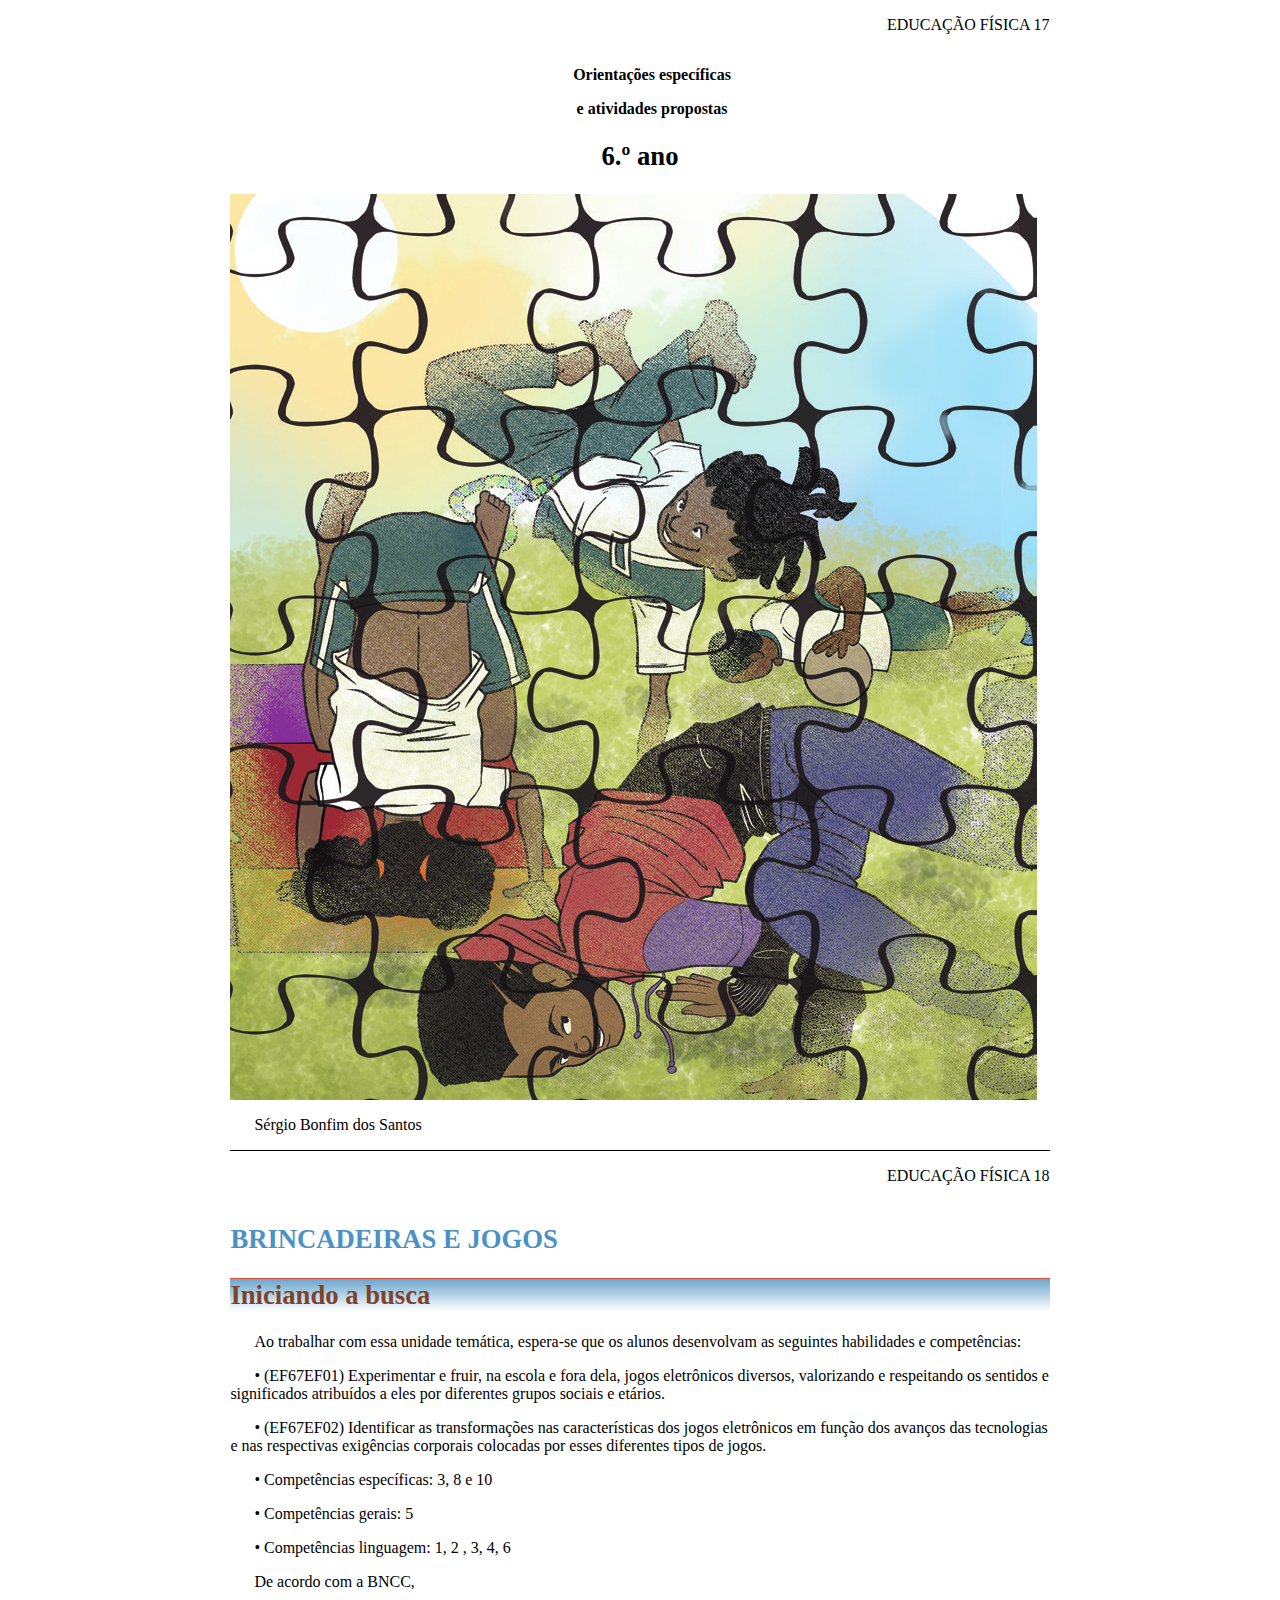
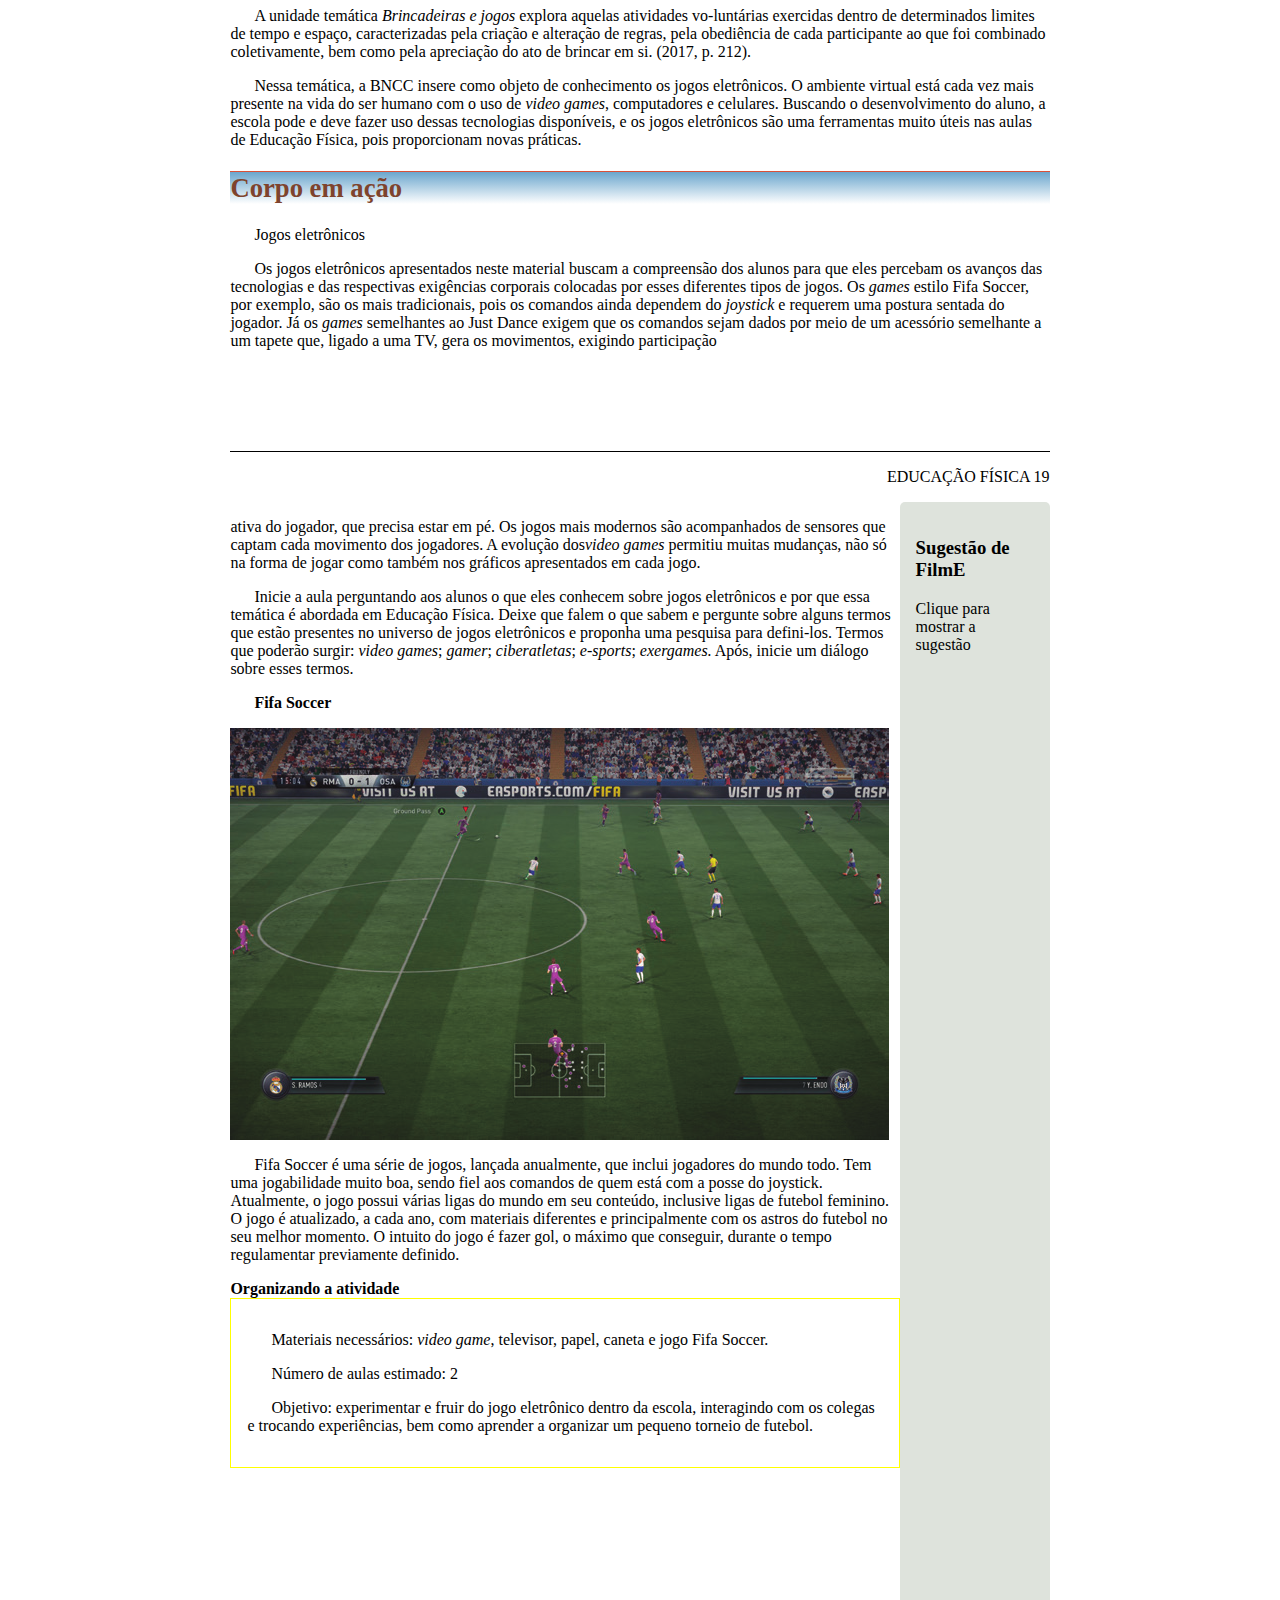
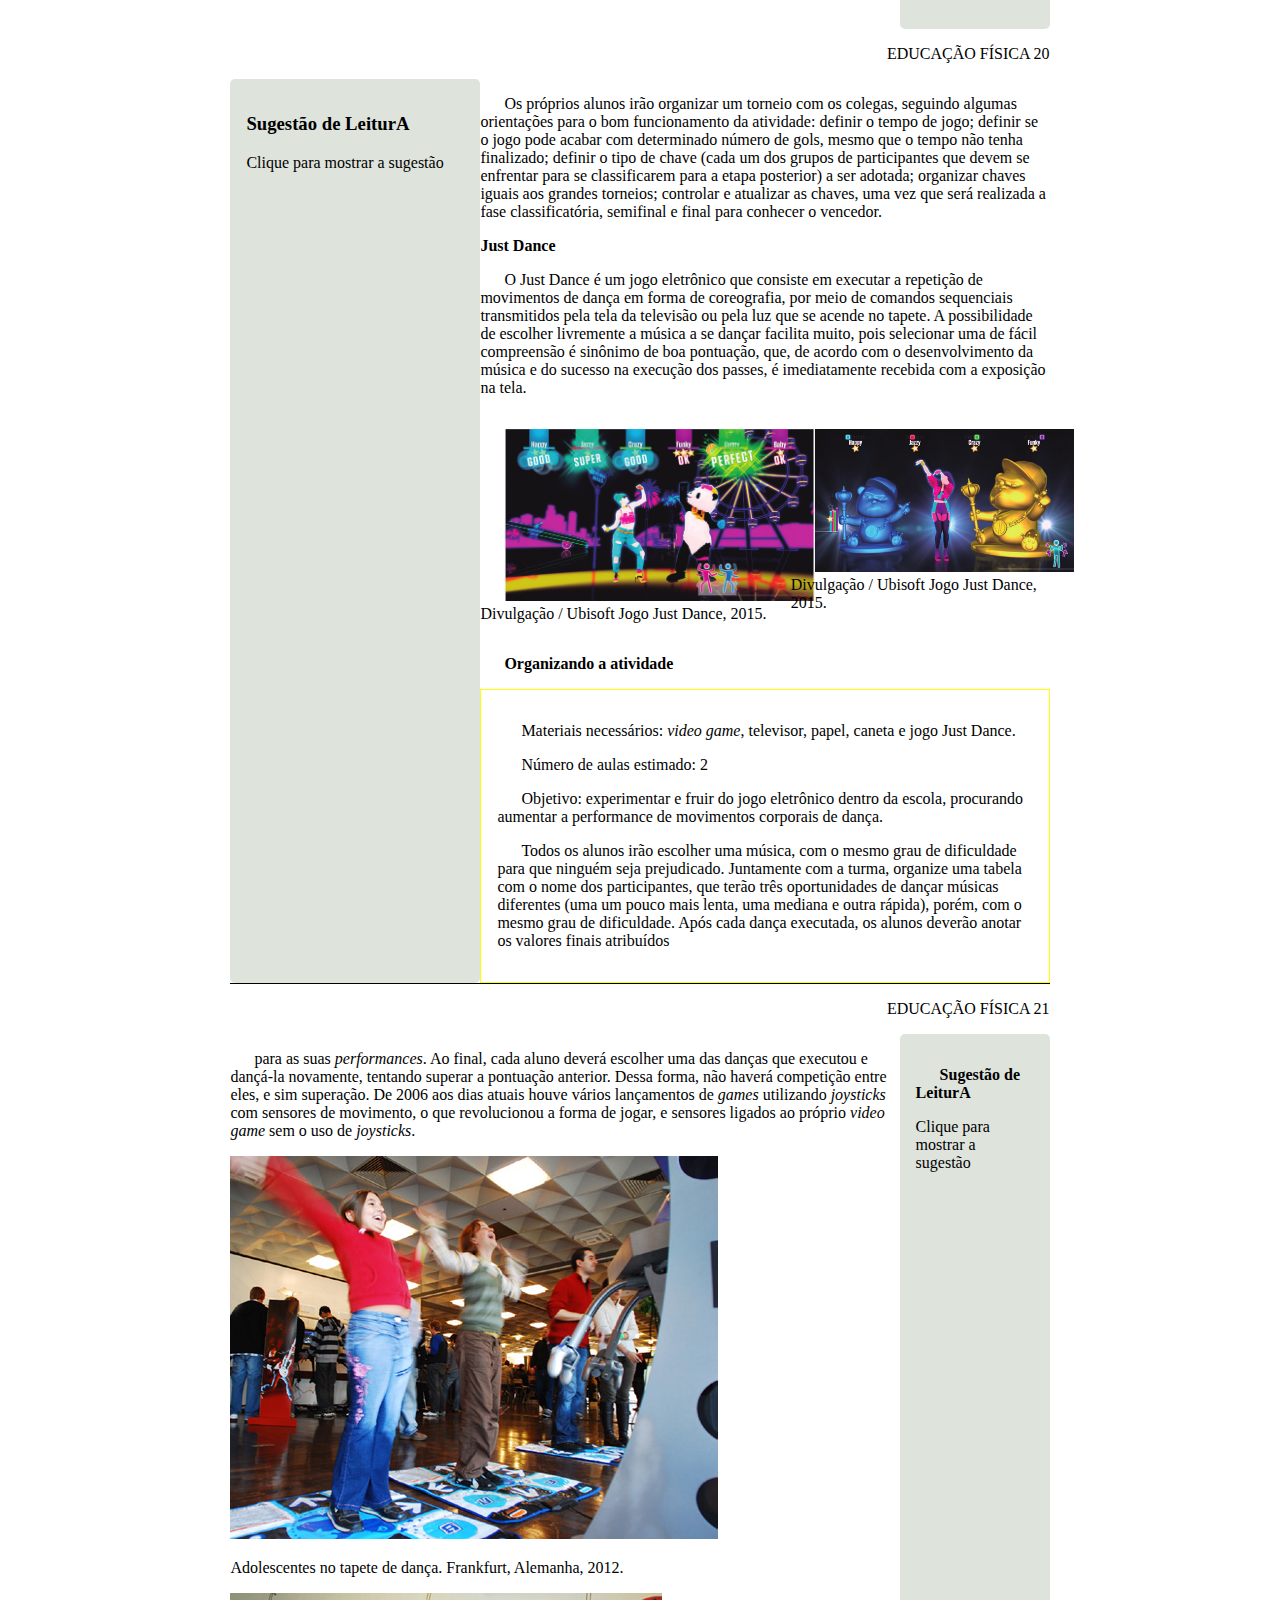
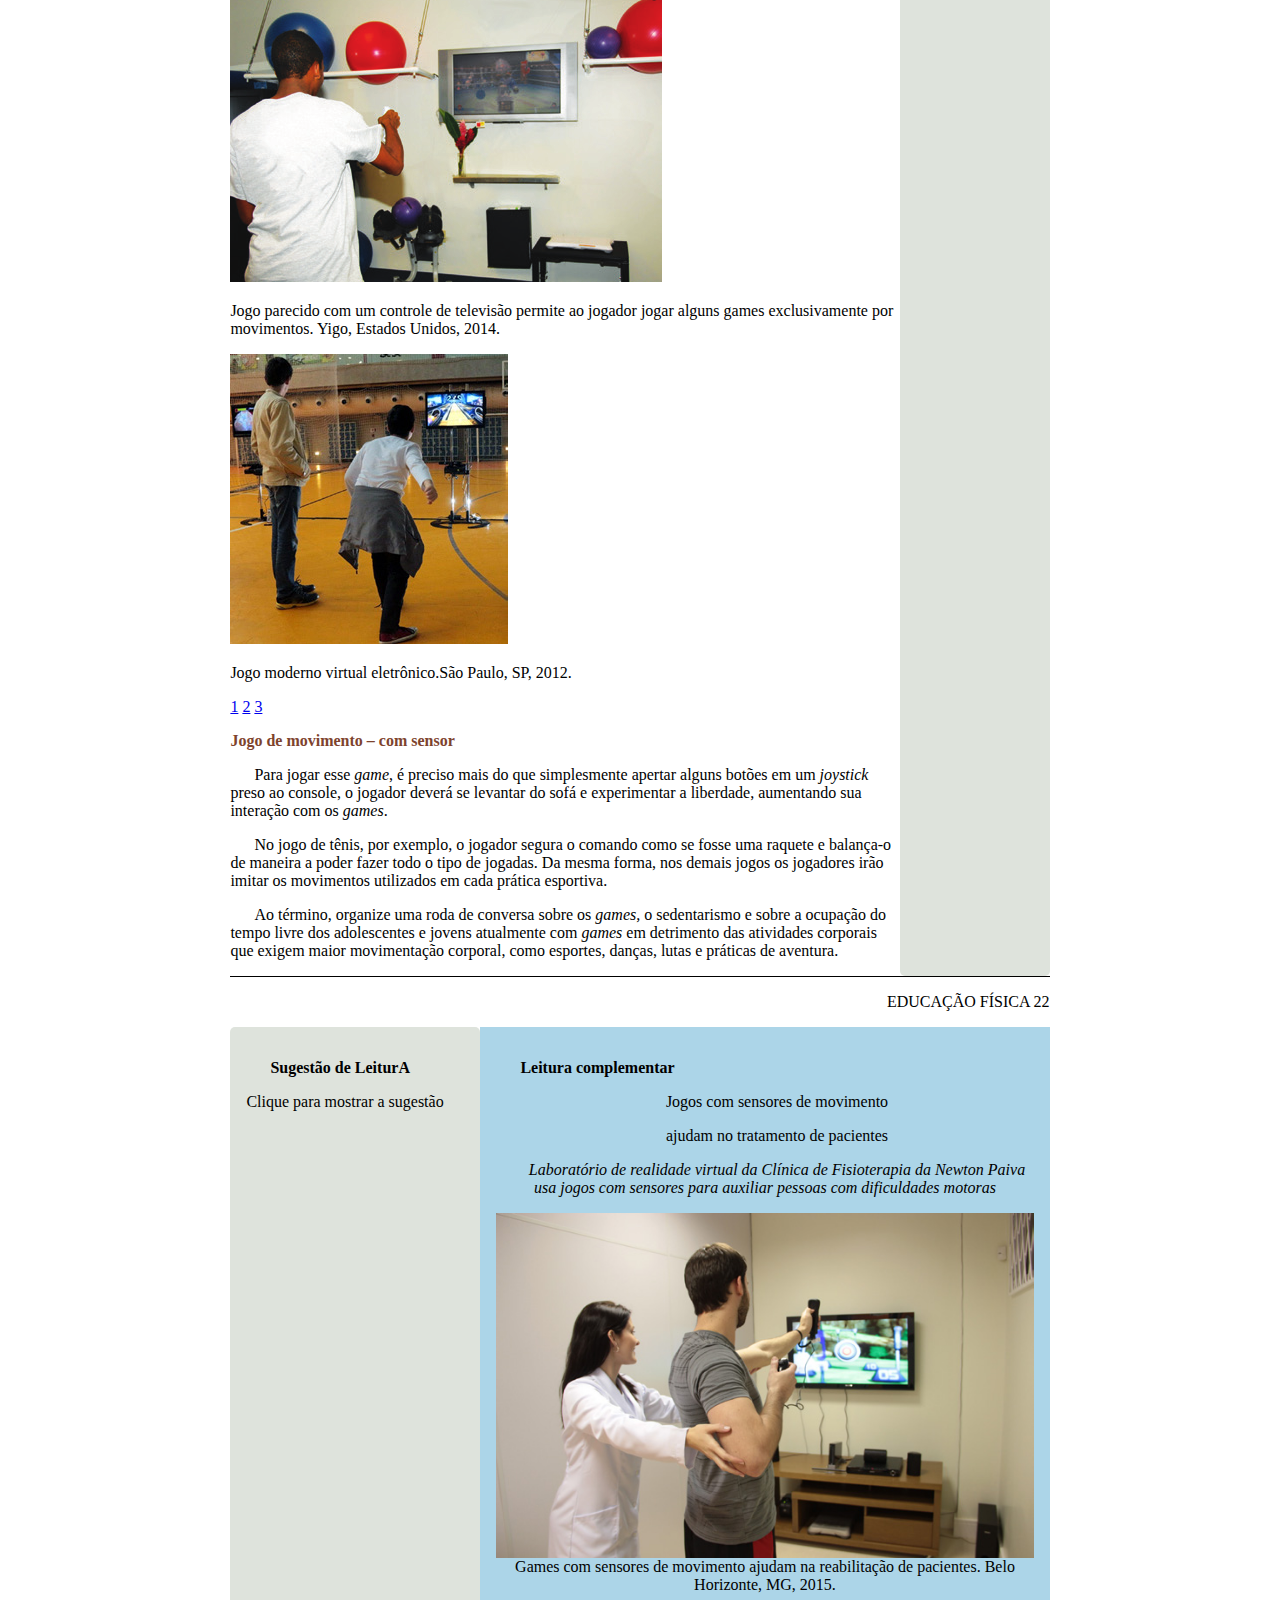
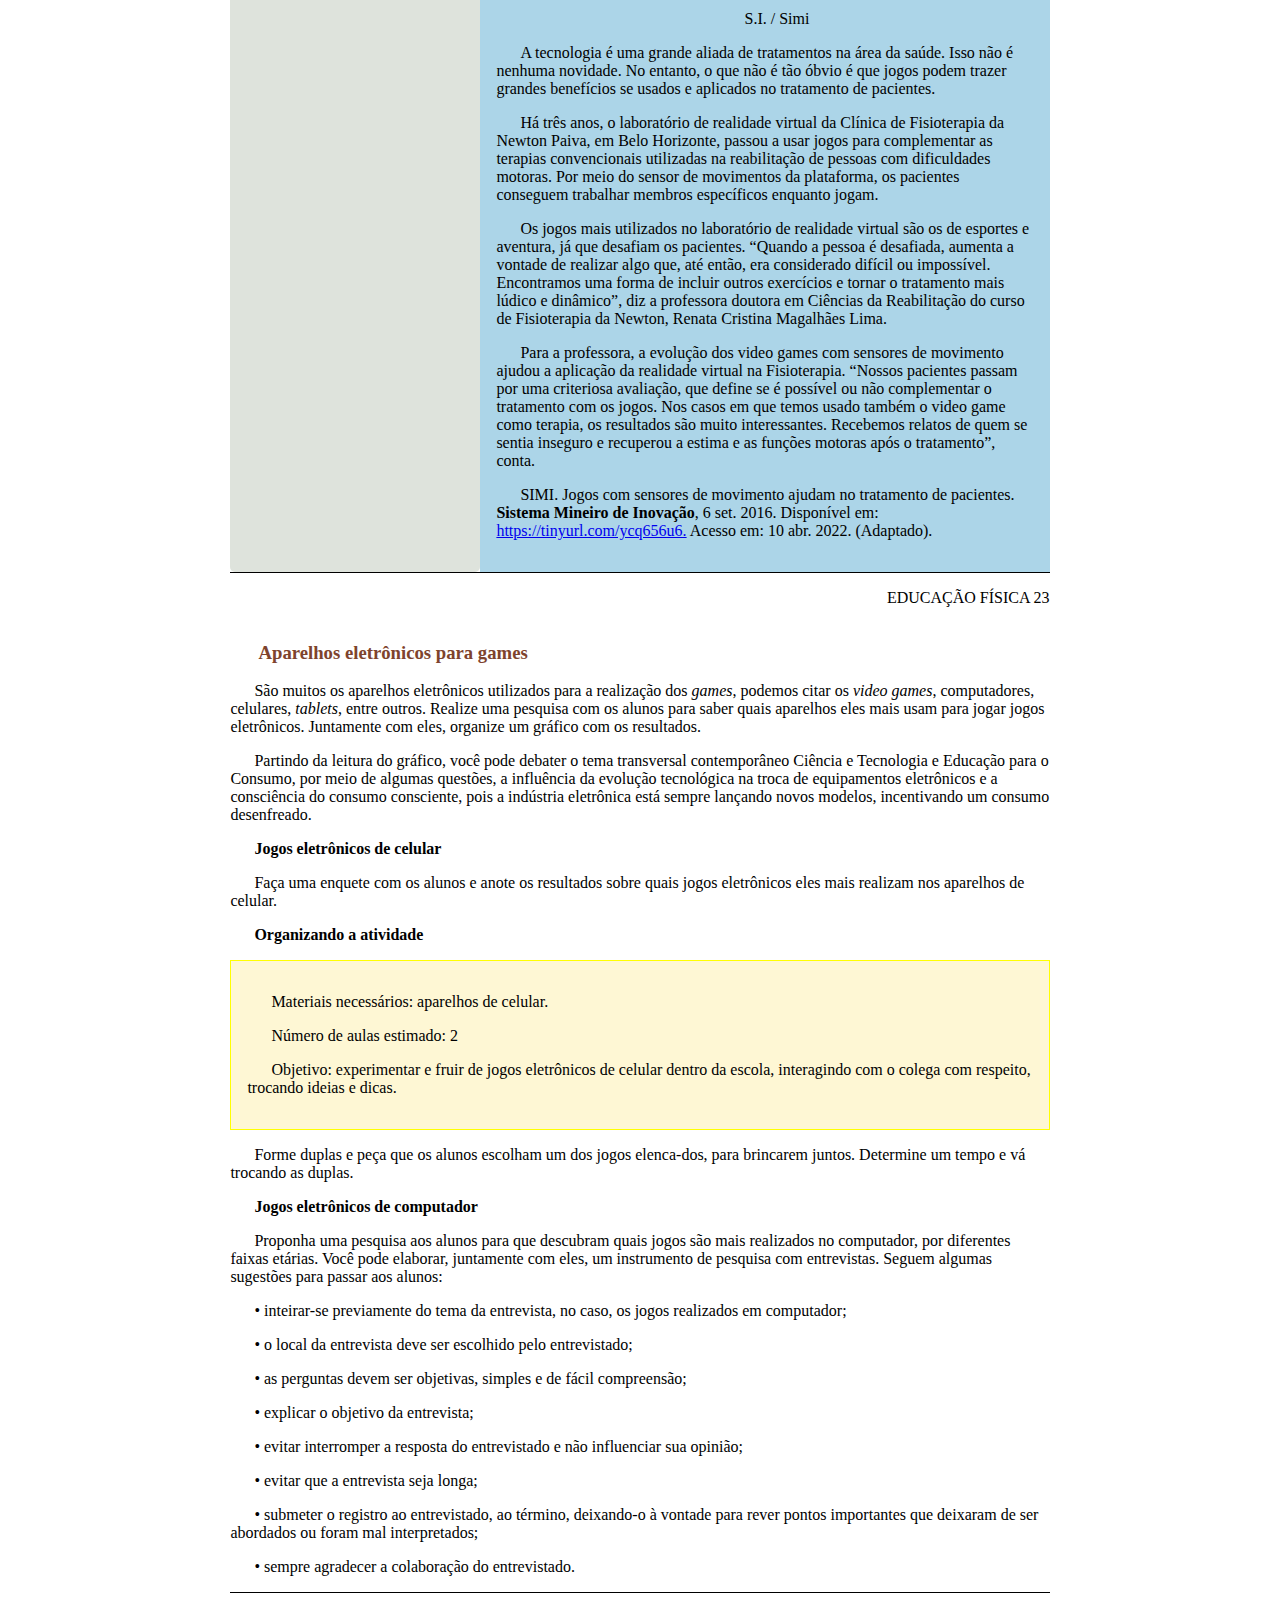
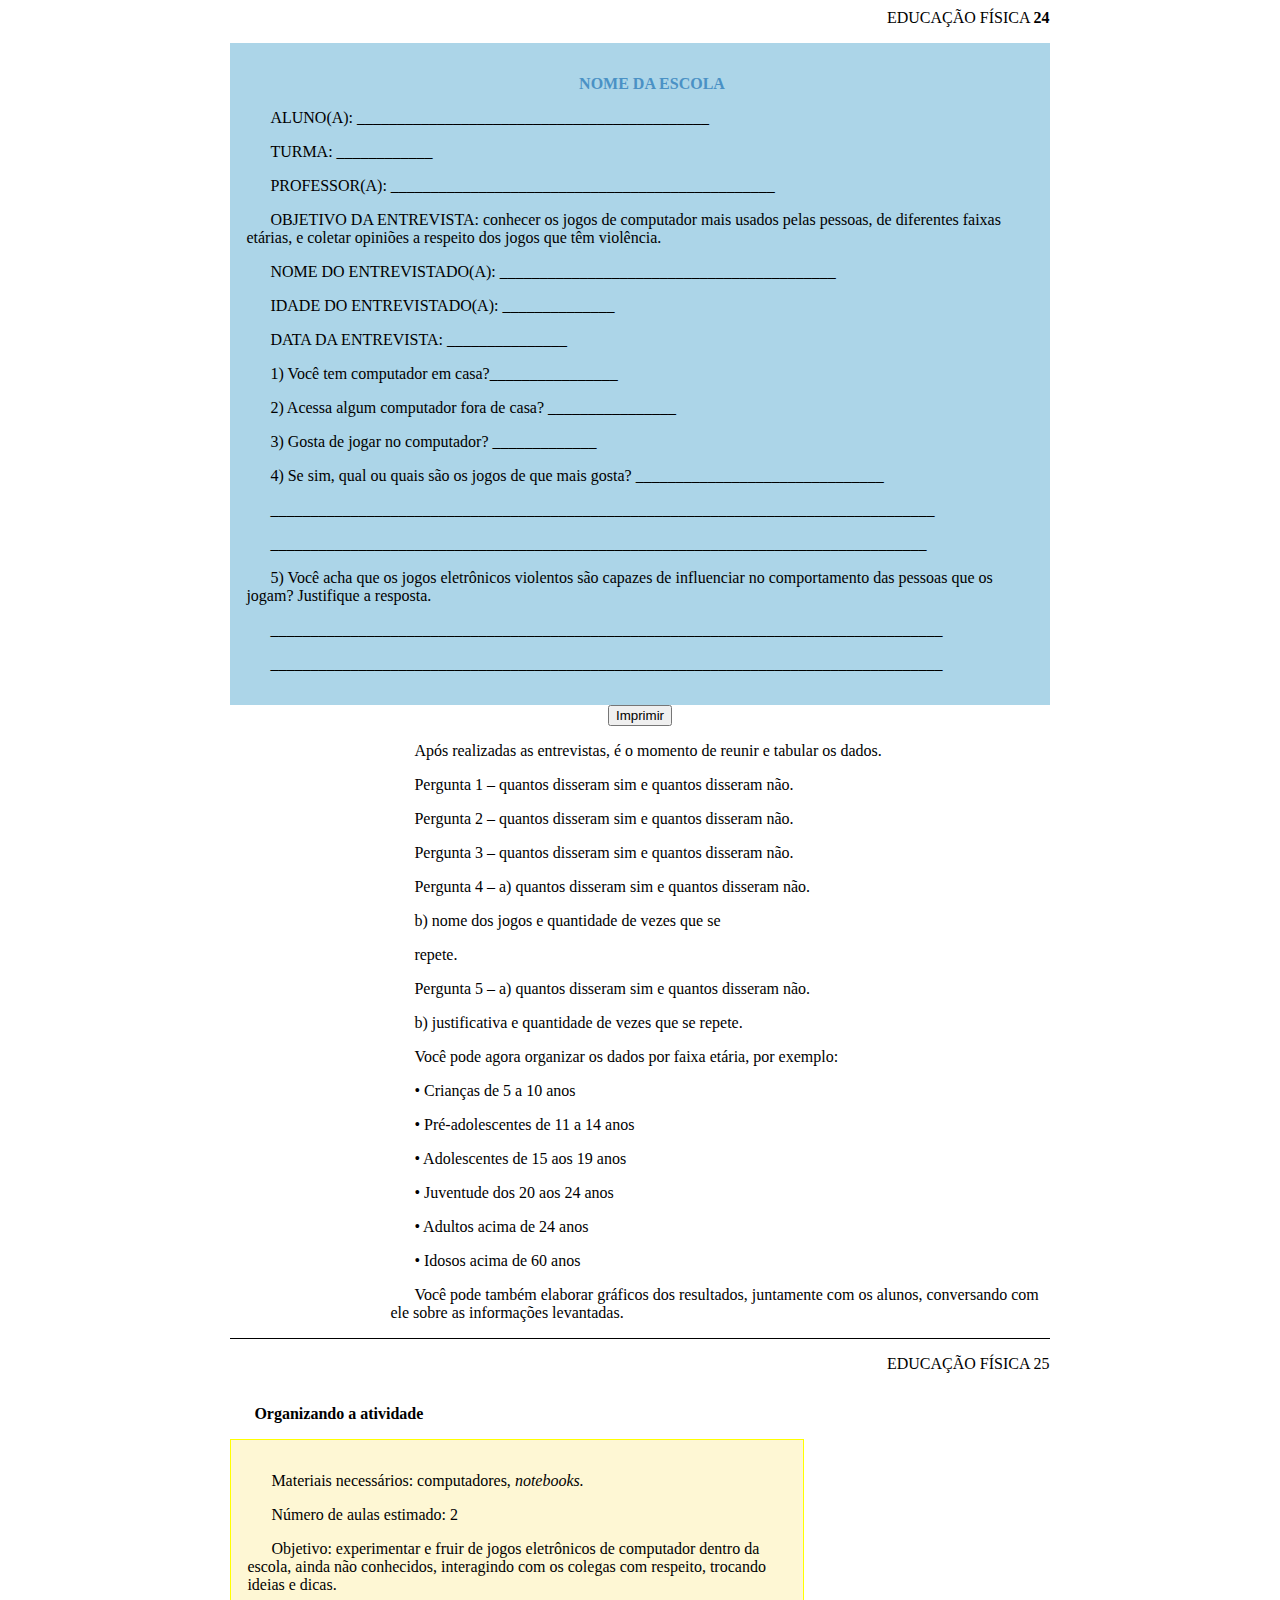
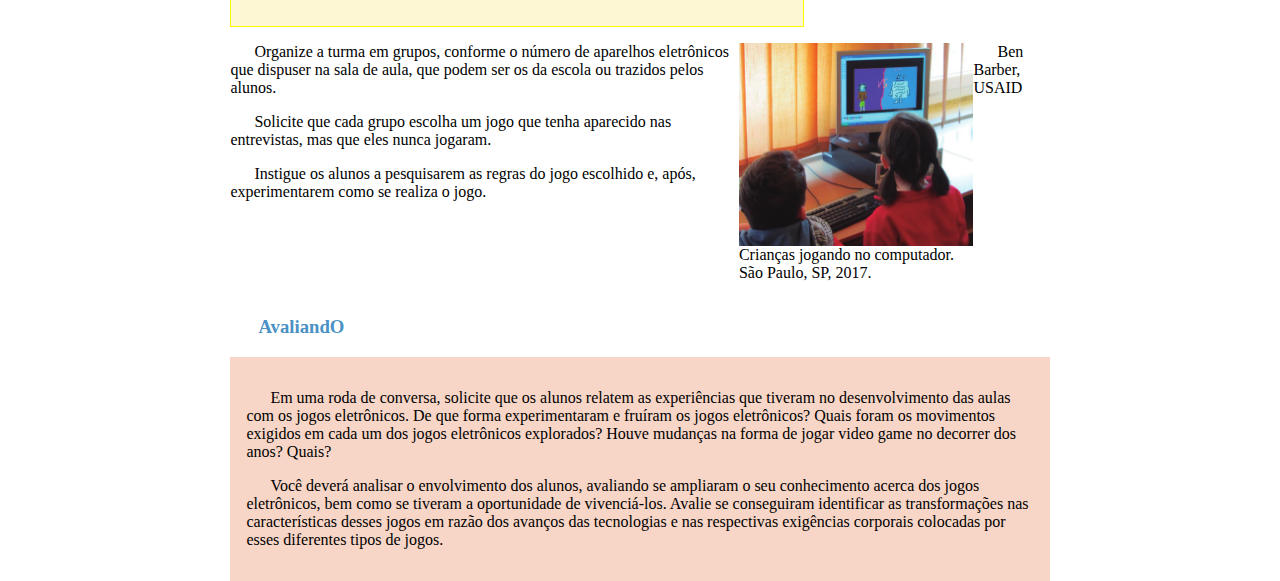
==== content/part2-0-brincadeiras.html @ bfa01793 "Initial commit" ====
<!DOCTYPE html>
<html lang="pt-br">

<head>
  <meta charset="UTF-8" />
  <meta http-equiv="X-UA-Compatible" content="IE=edge" />
  <meta name="viewport" content="width=device-width, initial-scale=1.0" />
  <link href="../resources/styles/style.css" rel="stylesheet" type="text/css" />
  <title>Manual do professor para a Educação Física - 6. ano</title>
</head>

<body>
  <main>
    <section class="page 17">
      <!--Numeração--><div class="grid2"><p></p><div class="right"><p class="calibre1 pg">EDUCAÇÃO FÍSICA 17</p></div></div>
      <p class="calibre1 center">
        <b class="calibre3">Orientações específicas</b>
      </p>
      <p class="calibre1 center">
        <b class="calibre3">e atividades propostas</b>
      </p>
      <h2 title="6.º, **ano**" class="calibre4 center">6.º ano</h2>
      <p class="calibre7">
        <img src="../resources/images/000029.png" alt="Crianças fazendo capoeira" class="calibre2" />
      </p>
      <p class="calibre1">Sérgio Bonfim dos Santos</p>
    </section>
    <section class="page 18">
      <!--Numeração--><div class="grid2"><p></p><div class="right"><p class="calibre1 pg">EDUCAÇÃO FÍSICA 18</p></div></div>
      <p class="calibre4 title--blue">
        <b class="calibre3">BRINCADEIRAS E JOGOS</b>
      </p>
      <p class="calibre4 title--brown--gradient">
        <b class="calibre3">Iniciando a busca</b>
      </p>
      <p class="calibre1">
        Ao trabalhar com essa unidade temática, espera-se que os alunos
        desenvolvam as seguintes habilidades e competências:
      </p>
      <p class="calibre1">
        • (EF67EF01) Experimentar e fruir, na escola e fora dela, jogos
        eletrônicos diversos, valorizando e respeitando os sentidos e
        significados atribuídos a eles por diferentes grupos sociais e
        etários.
      </p>
      <p class="calibre1"><b class="calibre3"> </b></p>
      <p class="calibre1">
        • (EF67EF02) Identificar as transformações nas características dos
        jogos eletrônicos em função dos avanços das tecnologias e nas
        respectivas exigências corporais colocadas por esses diferentes tipos
        de jogos.
      </p>
      <p class="calibre1"><b class="calibre3"> </b></p>
      <p class="calibre1">• Competências específicas: 3, 8 e 10</p>
      <p class="calibre1"><b class="calibre3"> </b></p>
      <p class="calibre1">• Competências gerais: 5</p>
      <p class="calibre1">
        •<b class="calibre3"> </b>Competências linguagem: 1, 2 , 3, 4, 6
      </p>
      <p class="calibre1">De acordo com a BNCC,</p>
      <p class="calibre1">
        A unidade temática
        <i>Brincadeiras e jogos</i> explora aquelas
        atividades vo-luntárias exercidas dentro de determinados limites de
        tempo e espaço, caracterizadas pela criação e alteração de regras,
        pela obediência de cada participante ao que foi combinado
        coletivamente, bem como pela apreciação do ato de brincar em si.
        (2017, p. 212).
      </p>
      <p class="calibre1">
        Nessa temática, a BNCC insere como objeto de conhecimento os jogos
        eletrônicos. O ambiente virtual está cada vez mais presente na vida do
        ser humano com o uso de <i>video games</i>,
        computadores e celulares. Buscando o desenvolvimento do aluno, a
        escola pode e deve fazer uso dessas tecnologias disponíveis, e os
        jogos eletrônicos são uma ferramentas muito úteis nas aulas de
        Educação Física, pois proporcionam novas práticas.
      </p>
      <p class="calibre4 title--brown--gradient">
        <b class="calibre3">Corpo em ação</b>
      </p>
      <p class="calibre1">Jogos eletrônicos</p>
      <p class="calibre1">
        Os jogos eletrônicos apresentados neste material buscam a compreensão
        dos alunos para que eles percebam os avanços das tecnologias e das
        respectivas exigências corporais colocadas por esses diferentes tipos
        de jogos. Os <i>games</i> estilo Fifa Soccer, por
        exemplo, são os mais tradicionais, pois os comandos ainda dependem do
        <i>joystick</i> e requerem uma postura sentada do
        jogador. Já os <i>games</i> semelhantes ao Just Dance
        exigem que os comandos sejam dados por meio de um acessório semelhante
        a um tapete que, ligado a uma TV, gera os movimentos, exigindo
        participação
      </p>
    </section>
    <!--Numeração--><div class="grid2"><p></p><div class="right"><p class="calibre1 pg">EDUCAÇÃO FÍSICA 19</p></div></div>
    <section class="page19 two-blocks-right">
      <div>
        <p>
        <p class="calibre0">
          ativa do jogador, que precisa estar em pé. Os jogos mais modernos
          são acompanhados de sensores que captam cada movimento dos
          jogadores. A evolução dos<i>video games</i>
          permitiu muitas mudanças, não só na forma de jogar como também nos
          gráficos apresentados em cada jogo.
        </p>
        <p class="calibre1">
          Inicie a aula perguntando aos alunos o que eles conhecem sobre jogos
          eletrônicos e por que essa temática é abordada em Educação Física.
          Deixe que falem o que sabem e pergunte sobre alguns termos que estão
          presentes no universo de jogos eletrônicos e proponha uma pesquisa
          para defini-los. Termos que poderão surgir:
          <i>video games</i>; <i>gamer</i>;
          <i>ciberatletas</i>;
          <i>e-sports</i>;
          <i>exergames.</i> Após, inicie um diálogo sobre
          esses termos.
        </p>
        <p class="calibre1"><b class="calibre3">Fifa Soccer</b></p>
        <p class="calibre1">
          <img src="../resources/images/000125.png" alt="Jogo Fifa Soccer" class="calibre2" />
        </p>
        <p class="calibre1">
          Fifa Soccer é uma série de jogos, lançada anualmente, que inclui
          jogadores do mundo todo. Tem uma jogabilidade muito boa, sendo fiel
          aos comandos de quem está com a posse do joystick. Atualmente, o
          jogo possui várias ligas do mundo em seu conteúdo, inclusive ligas
          de futebol feminino. O jogo é atualizado, a cada ano, com materiais
          diferentes e principalmente com os astros do futebol no seu melhor
          momento. O intuito do jogo é fazer gol, o máximo que conseguir,
          durante o tempo regulamentar previamente definido.
        </p>
        <b class="calibre3">Organizando a atividade</b>
        <div class="box--yellow">
          <p class="calibre1">
            Materiais necessários: <i>video game</i>,
            televisor, papel, caneta e jogo Fifa Soccer.
          </p>
          <p class="calibre1">Número de aulas estimado: 2</p>
          <p class="calibre1">
            Objetivo: experimentar e fruir do jogo eletrônico dentro da
            escola, interagindo com os colegas e trocando experiências, bem
            como aprender a organizar um pequeno torneio de futebol.
          </p>
        </p>
        </div>
      </div>
      <div id="sugestao-19" class="pointer background--blue padding1">
        <h3>
          <b class="calibre3">Sugestão de FilmE</b>
        </h3>
        <p id="instrucao-19">Clique para mostrar a sugestão</p>
        <div id="bloco-sugestao-19" style="visibility: hidden">
          <p>A Era do <i>video game</i></p>
          <p class="calibre1">Ano: 2007.</p>
          <p class="calibre1">Produção: Discovery Channel.</p>
          <p>
            A <i>Era do video game</i> é uma visão madura do
            impacto e da influência dos jogos na sociedade, levando a sério o
            assunto, mas sem perder o tom de brincadeira. Este documentário
            possui 5 capítulos: O polegar; O rosto; As pernas; A mente, e O
            coração. Nesses 5 capítulos, narra a trajetória dos jogos
            eletrônicos, desde o final da década de 50 até os dias atuais,
            retratando não apenas aspectos históricos, mas também o impacto e
            a influência dos <i>games</i> no mundo do
            entretenimento contemporâneo.
          </p>
          <p class="calibre1">
            <img src="../resources/images/000156.png" alt="Banner Era do Video Game" class="calibre2" />
          </p>
        </div>
      </div>
    </section>
    <!--Numeração--><div class="grid2"><p></p><div class="right"><p class="calibre1 pg">EDUCAÇÃO FÍSICA 20</p></div></div>
    <section class="page 20 two-blocks-left">
      <div id="sugestao-20" class="pointer background--blue padding1">
        <h3><b class="calibre3">Sugestão de LeiturA</b></h3>
        <p id="instrucao-20">Clique para mostrar a sugestão</p>
        <div id="bloco-sugestao-20" style="visibility: hidden">
          <p>
            <b class="calibre3">
              Exergames: jogos eletrônicos e exercícios?
            </b>
          </p>
          <p>Talita da Silva de Assis e Alfred Sholl-Franco</p>
          <p>
            O artigo trata dos exergames, jogos que utilizam os movimentos
            corporais como forma de interação com ambientes virtuais,
            contribuindo para o aumento no repertório de movimentos dos alunos
          </p>
          <p>
            Disponível em: https://cutt.ly/BHd7oya. Acesso em: 25 abr. 2022.
          </p>
        </div>
      </div>
      <div>
        <p class="calibre1">
          Os próprios alunos irão organizar um torneio com os colegas,
          seguindo algumas orientações para o bom funcionamento da atividade:
          definir o tempo de jogo; definir se o jogo pode acabar com
          determinado número de gols, mesmo que o tempo não tenha finalizado;
          definir o tipo de chave (cada um dos grupos de participantes que
          devem se enfrentar para se classificarem para a etapa posterior) a
          ser adotada; organizar chaves iguais aos grandes torneios; controlar
          e atualizar as chaves, uma vez que será realizada a fase
          classificatória, semifinal e final para conhecer o vencedor.
        </p>
        <p class="calibre3">Just Dance</p>

        <p class="calibre1">
          O Just Dance é um jogo eletrônico que consiste em executar a
          repetição de movimentos de dança em forma de coreografia, por meio
          de comandos sequenciais transmitidos pela tela da televisão ou pela
          luz que se acende no tapete. A possibilidade de escolher livremente
          a música a se dançar facilita muito, pois selecionar uma de fácil
          compreensão é sinônimo de boa pontuação, que, de acordo com o
          desenvolvimento da música e do sucesso na execução dos passes, é
          imediatamente recebida com a exposição na tela.
        </p>
        <div style="display: flex">
          <p class="calibre1">
            <img src="../resources/images/000198.png" alt="Jogo Just Dance" class="image-responsive" />
            Divulgação / Ubisoft Jogo Just Dance, 2015.
          </p>
          <p class="calibre1">
            <img src="../resources/images/000232.png" alt="Jogo Just Dance" class="image-responsive" />
            Divulgação / Ubisoft Jogo Just Dance, 2015.
          </p>
        </div>
        <div>
          <p class="calibre1">
            <b class="calibre3">Organizando a atividade</b>
          </p>
          <div class="box--yellow">
            <p class="calibre1">
              Materiais necessários: <i>video game</i>,
              televisor, papel, caneta e jogo Just Dance.
            </p>
            <p class="calibre1">Número de aulas estimado: 2</p>
            <p class="calibre1">
              Objetivo: experimentar e fruir do jogo eletrônico dentro da
              escola, procurando aumentar a performance de movimentos
              corporais de dança.
            </p>
            <p class="calibre1">
              Todos os alunos irão escolher uma música, com o mesmo grau de
              dificuldade para que ninguém seja prejudicado. Juntamente com a
              turma, organize uma tabela com o nome dos participantes, que
              terão três oportunidades de dançar músicas diferentes (uma um
              pouco mais lenta, uma mediana e outra rápida), porém, com o
              mesmo grau de dificuldade. Após cada dança executada, os alunos
              deverão anotar os valores finais atribuídos
            </p>
          </div>
        </div>
      </div>
    </section>
    <!--Numeração--><div class="grid2"><p></p><div class="right"><p class="calibre1 pg">EDUCAÇÃO FÍSICA 21</p></div></div>
    <section class="page 21 two-blocks-right">
      <div>
        <p class="calibre1">
          para as suas <i>performances</i>. Ao final, cada
          aluno deverá escolher uma das danças que executou e dançá-la
          novamente, tentando superar a pontuação anterior. Dessa forma, não
          haverá competição entre eles, e sim superação. De 2006 aos dias
          atuais houve vários lançamentos de
          <i>games</i> utilizando
          <i>joysticks</i> com sensores de movimento, o que
          revolucionou a forma de jogar, e sensores ligados ao próprio
          <i>video game</i> sem o uso de
          <i>joysticks</i>.
        </p>
        <div class="slider">
          

          <div class="slides">
            <div id="slide-1">
              <img class="img" src="../resources/images/000272.jpg" alt="Adolescentes no tapete de dança" class="image-responsive" />
              <p class="author-info">
                Adolescentes no tapete de dança. Frankfurt, Alemanha, 2012.
              </p>
            </div>
            <div id="slide-2">
              <img class="img" src="../resources/images/000306.png" alt="Jogo parecido com um controle de televisão permite ao jogador
              jogar alguns games exclusivamente por movimentos." class="image-responsive" />
              <p class="author-info">
                Jogo parecido com um controle de televisão permite ao jogador
                jogar alguns games exclusivamente por movimentos. Yigo,
                Estados Unidos, 2014.
              </p>
            </div>
            <div id="slide-3">
              <img class="img" src="../resources/images/000265.jpg" alt="Jogo moderno virtual eletrônico" class="image-responsive" />
              <p class="author-info">
                Jogo moderno virtual eletrônico.São Paulo, SP, 2012.
              </p>
            </div>
          </div>
          <a href="#slide-1">1</a>
          <a href="#slide-2">2</a>
          <a href="#slide-3">3</a>
        </div>
        <div>
          <p class="calibre3 title--brown">
            Jogo de movimento &ndash; com sensor
          </p>
          <p class="calibre1">
            Para jogar esse <i>game</i>, é preciso mais do
            que simplesmente apertar alguns botões em um
            <i>joystick</i> preso ao console, o jogador
            deverá se levantar do sofá e experimentar a liberdade, aumentando
            sua interação com os <i>games</i>.
          </p>
          <p class="calibre1">
            No jogo de tênis, por exemplo, o jogador segura o comando como se
            fosse uma raquete e balança-o de maneira a poder fazer todo o tipo
            de jogadas. Da mesma forma, nos demais jogos os jogadores irão
            imitar os movimentos utilizados em cada prática esportiva.
          </p>
          <p class="calibre1">
            Ao término, organize uma roda de conversa sobre os
            <i>games, </i> o sedentarismo e sobre a ocupação
            do tempo livre dos adolescentes e jovens atualmente com
            <i>games</i> em detrimento das atividades
            corporais que exigem maior movimentação corporal, como esportes,
            danças, lutas e práticas de aventura.
          </p>
        </div>
      </div>
      <div id="sugestao-21" class="pointer background--blue padding1">
        <p class="calibre1">
          <b class="calibre3">Sugestão de LeiturA</b>
        </p>
        <p id="instrucao-21">Clique para mostrar a sugestão</p>
        <div id="bloco-sugestao-21" style="visibility: hidden">
          <p class="calibre1"><b class="calibre3">Jogos eletrônicos: </b></p>
          <p class="calibre1">
            <b class="calibre3">uma possibilidade educativa nas aulas de Educação Física</b>
          </p>
          <p class="calibre1">Leila Pereira Fraga Rodrigues.</p>
          <p class="calibre1">
            O projeto busca refletir sobre a inserção da tecnologia e suas
            linguagens nas aulas de Educação Física, por meio dos jogos
            eletrônicos (games).
          </p>
          <p class="calibre1">Disponível em: https://cutt.ly/</p>
          <p class="calibre1">DHd47c0. Acesso em: 26 abr. 2022.</p>
        </div>
      </div>
    </section>
    <!--Numeração--><div class="grid2"><p></p><div class="right"><p class="calibre1 pg">EDUCAÇÃO FÍSICA 22</p></div></div>
    <section class="page 22 two-blocks-left">
      <div id="sugestao-22" class="pointer background--blue padding1">
        <p class="calibre1"><b class="calibre3">Sugestão de LeiturA</b></p>
        <p id="instrucao-22">Clique para mostrar a sugestão</p>
        <div id="bloco-sugestao-22" style="visibility: hidden">
          <p class="calibre1">
            <b class="calibre3">Educação Física Escolar: um olhar sobre os jogos eletrônicos</b>
          </p>
          <p class="calibre1">Guilherme Carvalho Franco da Silveira</p>
          <p class="calibre1">e Livia Maria Zahra Barud Torres:</p>
          <p class="calibre1">
            Os resultados deste estudo indicam a necessidade de as escolas
            pesquisadas refletirem sobre a seleção dos jogos eletrônicos como
            conteúdo, oferecendo possibilidades de educar os jovens para a
            cultura eletrônica que, como outras formas culturais, interfere na
            capacidade dos sujeitos de perceber a realidade.
          </p>
          <p class="calibre1">Disponível em:</p>
          <p class="calibre1">
            <a href="https://cutt.ly/sHd-7vHU">https://cutt.ly/sHd-7vHU.</a>
          </p>
          <p class="calibre1">Acesso em: 26 abr. 2022.</p>
        </div>
      </div>
      <div class="cover-background--blue padding1">
        <p class="calibre1"><b class="calibre3">Leitura complementar</b></p>
        <div class="center">
          <p class="calibre1">Jogos com sensores de movimento</p>
          <p class="calibre1">ajudam no tratamento de pacientes</p>
          <p class="calibre1">
            <i>
              Laboratório de realidade virtual da Clínica de Fisioterapia da
              Newton Paiva usa jogos com sensores para auxiliar pessoas com
              dificuldades motoras
            </i>
          </p>
          <p class="calibre1">
            <img src="../resources/images/000069.jpg" alt="Games com sensores de movimento ajudam na reabilitação de pacientes" class="calibre2" />
            Games com sensores de movimento ajudam na reabilitação de
            pacientes. Belo Horizonte, MG, 2015.
          </p>
          <p class="calibre1">S.I. / Simi</p>
        </div>

        <p class="calibre1">
          A tecnologia é uma grande aliada de tratamentos na área da saúde.
          Isso não é nenhuma novidade. No entanto, o que não é tão óbvio é que
          jogos podem trazer grandes benefícios se usados e aplicados no
          tratamento de pacientes.
        </p>
        <p class="calibre1">
          Há três anos, o laboratório de realidade virtual da Clínica de
          Fisioterapia da Newton Paiva, em Belo Horizonte, passou a usar jogos
          para complementar as terapias convencionais utilizadas na
          reabilitação de pessoas com dificuldades motoras. Por meio do sensor
          de movimentos da plataforma, os pacientes conseguem trabalhar
          membros específicos enquanto jogam.
        </p>
        <p class="calibre1">
          Os jogos mais utilizados no laboratório de realidade virtual são os
          de esportes e aventura, já que desafiam os pacientes. “Quando a
          pessoa é desafiada, aumenta a vontade de realizar algo que, até
          então, era considerado difícil ou impossível. Encontramos uma forma
          de incluir outros exercícios e tornar o tratamento mais lúdico e
          dinâmico”, diz a professora doutora em Ciências da Reabilitação do
          curso de Fisioterapia da Newton, Renata Cristina Magalhães Lima.
        </p>
        <p class="calibre1">
          Para a professora, a evolução dos video games com sensores de
          movimento ajudou a aplicação da realidade virtual na Fisioterapia.
          “Nossos pacientes passam por uma criteriosa avaliação, que define se
          é possível ou não complementar o tratamento com os jogos. Nos casos
          em que temos usado também o video game como terapia, os resultados
          são muito interessantes. Recebemos relatos de quem se sentia
          inseguro e recuperou a estima e as funções motoras após o
          tratamento”, conta.
        </p>
        <p class="calibre1">
          SIMI. Jogos com sensores de movimento ajudam no tratamento de
          pacientes.
          <b class="calibre3">Sistema Mineiro de Inovação</b>, 6 set. 2016.
          Disponível em:
          <a href="https://tinyurl.com/ycq656u6">https://tinyurl.com/ycq656u6.</a>
          Acesso em: 10 abr. 2022. (Adaptado).
        </p>
      </div>
    </section>
    <!--Numeração--><div class="grid2"><p></p><div class="right"><p class="calibre1 pg">EDUCAÇÃO FÍSICA 23</p></div></div>
    <section class="page 23">
      <h3 class="calibre1 title--brown">
        <a id="calibre_link-25"></a>Aparelhos eletrônicos para games
      </h3>
      <p class="calibre1">
        São muitos os aparelhos eletrônicos utilizados para a realização dos
        <i>games</i>, podemos citar os
        <i>video</i> <i>games</i>,
        computadores, celulares, <i>tablets</i>, entre
        outros. Realize uma pesquisa com os alunos para saber quais aparelhos
        eles mais usam para jogar jogos eletrônicos. Juntamente com eles,
        organize um gráfico com os resultados.
      </p>
      <p class="calibre1">
        Partindo da leitura do gráfico, você pode debater o tema transversal
        contemporâneo Ciência e Tecnologia e Educação para o Consumo, por meio
        de algumas questões, a influência da evolução tecnológica na troca de
        equipamentos eletrônicos e a consciência do consumo consciente, pois a
        indústria eletrônica está sempre lançando novos modelos, incentivando
        um consumo desenfreado.
      </p>
      <p class="calibre1">
        <b class="calibre3">Jogos eletrônicos de celular</b>
      </p>
      <p class="calibre1">
        Faça uma enquete com os alunos e anote os resultados sobre quais jogos
        eletrônicos eles mais realizam nos aparelhos de celular.
      </p>
      <p class="calibre1"><b class="calibre3">Organizando a atividade</b></p>
      <div class="box--yellow background--yellow">
        <p class="calibre1">Materiais necessários: aparelhos de celular.</p>
        <p class="calibre1">Número de aulas estimado: 2</p>
        <p class="calibre1">
          Objetivo: experimentar e fruir de jogos eletrônicos de celular
          dentro da escola, interagindo com o colega com respeito, trocando
          ideias e dicas.
        </p>
      </div>
      <p class="calibre1">
        Forme duplas e peça que os alunos escolham um dos jogos elenca-dos,
        para brincarem juntos. Determine um tempo e vá trocando as duplas.
      </p>
      <p class="calibre1">
        <b class="calibre3">Jogos eletrônicos de computador</b>
      </p>
      <p class="calibre1">
        Proponha uma pesquisa aos alunos para que descubram quais jogos são
        mais realizados no computador, por diferentes faixas etárias. Você
        pode elaborar, juntamente com eles, um instrumento de pesquisa com
        entrevistas. Seguem algumas sugestões para passar aos alunos:
      </p>
      <p class="calibre1">
        • inteirar-se previamente do tema da entrevista, no caso, os jogos
        realizados em computador;
      </p>
      <p class="calibre1">
        • o local da entrevista deve ser escolhido pelo entrevistado;
      </p>
      <p class="calibre1">
        • as perguntas devem ser objetivas, simples e de fácil compreensão;
      </p>
      <p class="calibre1">• explicar o objetivo da entrevista;</p>
      <p class="calibre1">
        • evitar interromper a resposta do entrevistado e não influenciar sua
        opinião;
      </p>
      <p class="calibre1">• evitar que a entrevista seja longa;</p>
      <p class="calibre1">
        • submeter o registro ao entrevistado, ao término, deixando-o à
        vontade para rever pontos importantes que deixaram de ser abordados ou
        foram mal interpretados;
      </p>
      <p class="calibre1">
        • sempre agradecer a colaboração do entrevistado.
      </p>
    </section>
    <section class="page 24">
      <p class="calibre1 paginacao">EDUCAÇÃO FÍSICA <b class="calibre3">24</b></p>
      <div id="entrevista" class="cover-background--blue padding1">
        <p class="calibre1 title--blue center">
          <b class="calibre3">NOME DA ESCOLA</b>
        </p>
        <p class="calibre1">
          ALUNO(A): ____________________________________________
        </p>
        <p class="calibre1">TURMA: ____________</p>
        <p class="calibre1">
          PROFESSOR(A): ________________________________________________
        </p>
        <p class="calibre1">
          OBJETIVO DA ENTREVISTA: conhecer os jogos de computador mais usados
          pelas pessoas, de diferentes faixas etárias, e coletar opiniões a
          respeito dos jogos que têm violência.
        </p>
        <p class="calibre1">
          NOME DO ENTREVISTADO(A): __________________________________________
        </p>
        <p class="calibre1">IDADE DO ENTREVISTADO(A): ______________</p>
        <p class="calibre1">DATA DA ENTREVISTA: _______________</p>
        <p class="calibre1">
          1) Você tem computador em casa?________________
        </p>
        <p class="calibre1">
          2) Acessa algum computador fora de casa? ________________
        </p>
        <p class="calibre1">3) Gosta de jogar no computador? _____________</p>
        <p class="calibre1">
          4) Se sim, qual ou quais são os jogos de que mais gosta?
          _______________________________
        </p>
        <p class="calibre1">
          ___________________________________________________________________________________
        </p>
        <p class="calibre1">
          __________________________________________________________________________________
        </p>
        <p class="calibre1">
          5) Você acha que os jogos eletrônicos violentos são capazes de
          influenciar no comportamento das pessoas que os jogam? Justifique a
          resposta.
        </p>
        <p class="calibre1">
          ____________________________________________________________________________________
        </p>
        <p class="calibre1">
          ____________________________________________________________________________________
        </p>
      </div>
      <div class="center">
        <button onclick="imprimirDivEspecifica('entrevista')">Imprimir</button>
      </div>
      <div style="margin: 0 0 0 10rem">
        <p class="calibre1">
          Após realizadas as entrevistas, é o momento de reunir e tabular os
          dados.
        </p>
        <p class="calibre1">
          Pergunta 1 &ndash; quantos disseram sim e quantos disseram não.
        </p>
        <p class="calibre1">
          Pergunta 2 &ndash; quantos disseram sim e quantos disseram não.
        </p>
        <p class="calibre1">
          Pergunta 3 &ndash; quantos disseram sim e quantos disseram não.
        </p>
        <p class="calibre1">
          Pergunta 4 &ndash; a) quantos disseram sim e quantos disseram não.
        </p>
        <p class="calibre1">b) nome dos jogos e quantidade de vezes que se</p>
        <p class="calibre1">repete.</p>
        <p class="calibre1">
          Pergunta 5 &ndash; a) quantos disseram sim e quantos disseram não.
        </p>
        <p class="calibre1">
          b) justificativa e quantidade de vezes que se repete.
        </p>
        <p class="calibre1">
          Você pode agora organizar os dados por faixa etária, por exemplo:
        </p>
        <p class="calibre1"><b class="calibre3"> </b></p>
        <p class="calibre1">• Crianças de 5 a 10 anos</p>
        <p class="calibre1"><b class="calibre3"> </b></p>
        <p class="calibre1">• Pré-adolescentes de 11 a 14 anos</p>
        <p class="calibre1"><b class="calibre3"> </b></p>
        <p class="calibre1">• Adolescentes de 15 aos 19 anos</p>
        <p class="calibre1"><b class="calibre3"> </b></p>
        <p class="calibre1">• Juventude dos 20 aos 24 anos</p>
        <p class="calibre1"><b class="calibre3"> </b></p>
        <p class="calibre1">• Adultos acima de 24 anos</p>
        <p class="calibre1"><b class="calibre3"> </b></p>
        <p class="calibre1">• Idosos acima de 60 anos</p>
        <p class="calibre1">
          Você pode também elaborar gráficos dos resultados, juntamente com os
          alunos, conversando com ele sobre as informações levantadas.
        </p>
      </div>
    </section>
    <section class="25">
      <!--Numeração--><div class="grid2"><p></p><div class="right"><p class="calibre1 pg">EDUCAÇÃO FÍSICA 25</p></div></div>
      <p class="calibre1"><b class="calibre3">Organizando a atividade</b></p>
      <div class="box--yellow background--yellow" style="margin-right: 30%">
        <p class="calibre1">
          Materiais necessários: computadores,
          <i>notebooks. </i>
        </p>
        <p class="calibre1">Número de aulas estimado: 2</p>
        <p class="calibre1">
          Objetivo: experimentar e fruir de jogos eletrônicos de computador
          dentro da escola, ainda não conhecidos, interagindo com os colegas
          com respeito, trocando ideias e dicas.
        </p>
      </div>
      <div style="display: flex">
        <div>
          <p class="calibre1">
            Organize a turma em grupos, conforme o número de aparelhos
            eletrônicos que dispuser na sala de aula, que podem ser os da
            escola ou trazidos pelos alunos.
          </p>
          <p class="calibre1">
            Solicite que cada grupo escolha um jogo que tenha aparecido nas
            entrevistas, mas que eles nunca jogaram.
          </p>
          <p class="calibre1">
            Instigue os alunos a pesquisarem as regras do jogo escolhido e,
            após, experimentarem como se realiza o jogo.
          </p>
        </div>
        <p class="calibre1">
          <img src="../resources/images/000132.png" alt="Crianças jogando no computador" class="calibre2" />
          Crianças jogando no computador. São Paulo, SP, 2017.
        </p>
        <p class="calibre1">Ben Barber, USAID</p>
      </div>
      <h3 class="calibre1 title--blue"><b class="calibre3">AvaliandO</b></h3>
      <div class="background--salmon padding1">
        <p class="calibre1">
          Em uma roda de conversa, solicite que os alunos relatem as
          experiências que tiveram no desenvolvimento das aulas com os jogos
          eletrônicos. De que forma experimentaram e fruíram os jogos
          eletrônicos? Quais foram os movimentos exigidos em cada um dos jogos
          eletrônicos explorados? Houve mudanças na forma de jogar video game
          no decorrer dos anos? Quais?
        </p>
        <p class="calibre1">
          Você deverá analisar o envolvimento dos alunos, avaliando se
          ampliaram o seu conhecimento acerca dos jogos eletrônicos, bem como
          se tiveram a oportunidade de vivenciá-los. Avalie se conseguiram
          identificar as transformações nas características desses jogos em
          razão dos avanços das tecnologias e nas respectivas exigências
          corporais colocadas por esses diferentes tipos de jogos.
        </p>
      </div>
    </section>
  </main>
  <script src="../resources/scripts/part2-0.js" type="application/javascript"></script>
  <script defer src="../resources/scripts/part2-0.js" type="application/javascript"></script>
  <script src="../resources/scripts/imprimirDivEspecifica.js"></script>
</body>

</html>
---- resources/styles/style.css ----
@page {
  margin-bottom: 5pt;
  margin-top: 5pt;
  margin-left: 20%;
  margin-right: 20%;
  page-break-before: always;
}

@font-face {
  font-family: AvenirLTStd45Book;
  src: url("AvenirLTStd45Book.otf");
}

html,
body {
  display: block;
  font-size: 1em;
  margin: 0;
  margin-left: 10%;
  margin-right: 10%;
  margin-top: 0;
  padding-left: 0;
  padding-right: 0;
  font-family: "AvenirLTStd45Book";
  position: relative !important;
}

@media print {
  .page {
    height: auto;
    border-bottom: 0;
  }
}

.title--blue {
  color: #4a91c5;
}

.title--brown {
  color: #7e432d;
}

.title--brown--gradient {
  border-top: #da5138 1px solid;
  background: rgb(107, 166, 205);
  background: linear-gradient(180deg,
      rgba(107, 166, 205, 1) 0%,
      rgba(255, 255, 255, 1) 100%);
  color: #7e432d;
}

.page {
  min-height: 100vh;
  border-bottom: 1px solid black;
}

.pointer {
  cursor: pointer;
}

.cover-background--blue {
  background-color: #acd5e8;
}

.background--blue {
  border-radius: 5px;
  background-color: #dee3dc;
}

.background--yellow {
  background-color: #fef7d4;
}

.background--salmon {
  background-color: #f8d6c7;
}

.center-center {
  display: flex;
  flex-direction: column;
  justify-content: center;
  align-items: center;
}

.center {
  text-align: center;
}

.right {
  text-align: right;
}

.box {
  margin: 0 160px;
  padding: 16px;
  border: 1px solid black;
}

.box--yellow {
  padding: 16px;
  border: 1px solid yellow;
}

.two-blocks-right {
  display: grid;
  grid-template-columns: 1fr minmax(150px, 15%);
}

.two-blocks-left {
  display: grid;
  grid-template-columns: minmax(250px, 25%) 1fr;
}

.justify {
  text-align: justify;
  text-justify: inter-word;
  margin: 10rem;
}

.padding1 {
  padding: 16px;
}

.margin1 {
  margin: 0 1rem;
}

.calibre0 {
  display: block;
  margin-bottom: 1em;
  margin-left: 0;
  margin-right: 0;
  margin-top: 1em;
  text-indent: 0em;
}
.calibre1 {
  display: block;
  margin-bottom: 1em;
  margin-left: 0;
  margin-right: 0;
  margin-top: 1em;
  text-indent: 1.5em;
}

.calibre2 {
  height: auto;
  width: auto;
  display: block;
  max-width: 100%;
}

.image-responsive {
  width: 100%;
  height: auto;

}

.calibre3 {
  font-weight: bold;
}

.calibre4 {
  display: block;
  font-size: 1.66667em;
  font-weight: bold;
  line-height: 1.2;
  margin-bottom: 0.83em;
  margin-left: 0;
  margin-right: 0;
  margin-top: 0.83em;
  page-break-before: always;
}

.calibre5 {
  font-weight: bold;
  line-height: 1.2;
}

.italico {
  font-style: italic;
}

.calibre7 {
  text-align: center;
  text-align-last: center;
}

.calibre8 {
  text-align: left;
}

.calibre9 {
  background-color: #4a91c5;
  shape-margin: 5%;
  border-radius: 5%;
}

.respostas {
  color: darkviolet;
}

.paginacao {
  text-align: right;
  page-break-before: auto;
}

.titulocaixa {
  display: block;
  font-size: 1.29167em;
  font-weight: bold;
  line-height: 1.2;
  margin-bottom: 1em;
  margin-left: 0;
  margin-right: 0;
  margin-top: 1em;
}

.blocoreferencia {
  background-color: #4a91c5;
  text-align: right;
  padding-right: 0%;
  margin-left: 75px;
  margin-right: 0px;
}

.horizontal {
  writing-mode: vertical-rl;
  text-align: center;
  font-size: 80%;
}

.imagemparalela {
  min-width: 80%;
  height: auto;
}

.referenciaparalela {
  text-align: center;
  color: #7e432d;
}

.paralelo {
  display: flex;
  /* min-width: 80%; */
  margin: auto;
}

.par{
  text-indent: 1.5em;
  margin-left: 1.5em;
}

.blocoleituracomplementar {
  background-color: #4a91c5;
  border-radius: 1%;
}

.tituloleituracomplemental {
  color: #4a91c5;
}

.barralateral {
  text-align: right;
  width: 30rem;
  background-color: #acd5e8;
}

.blocoorganizando {
  background-color: #f8d6c7;
  border-color: yellow;
}
.grid2,
.grid3 {
  display: grid;
  grid-template-columns: repeat(2, 1fr);
  gap: 50px;
}
.d-flex {
  display: flex;
  align-items: center;
  gap: 20px;
}
.container {
  margin: 10px auto;
  width: 800px;
}
.cover {
  margin: 10px auto;
  width: 800px;
}
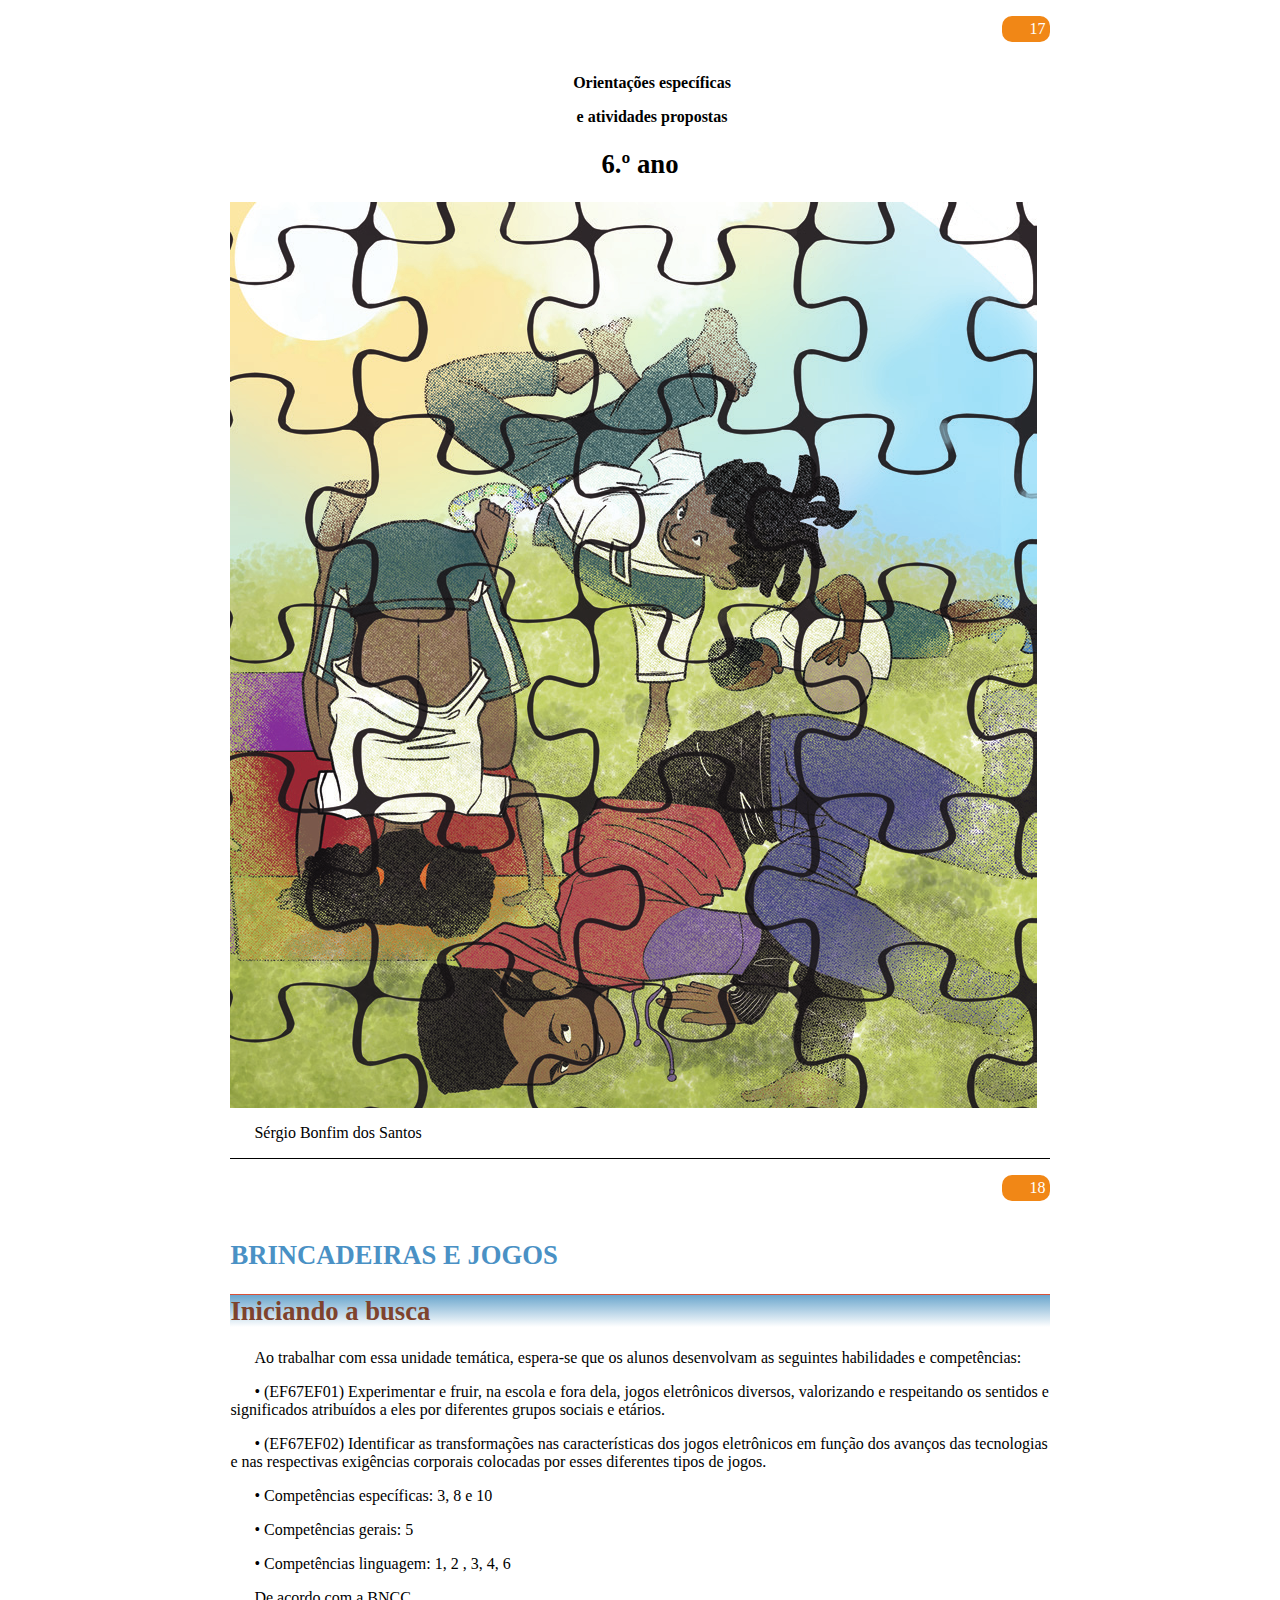
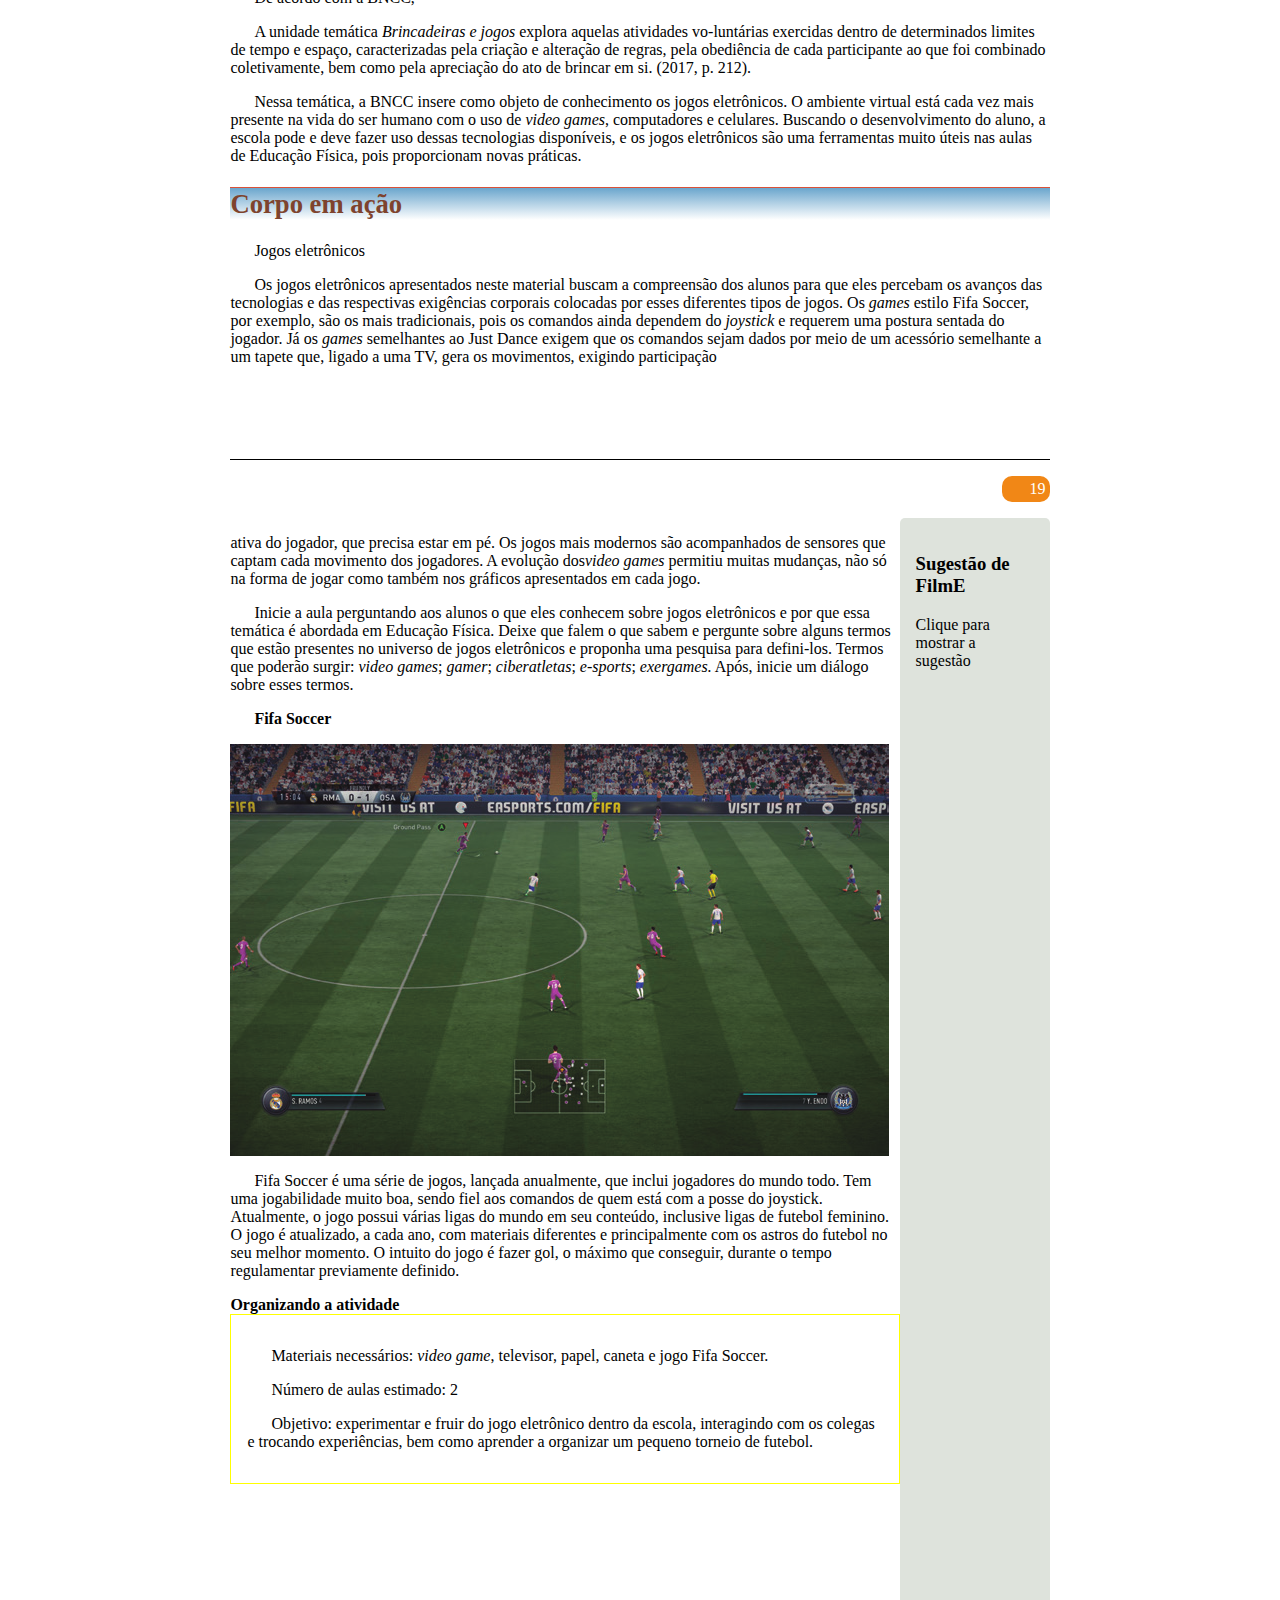
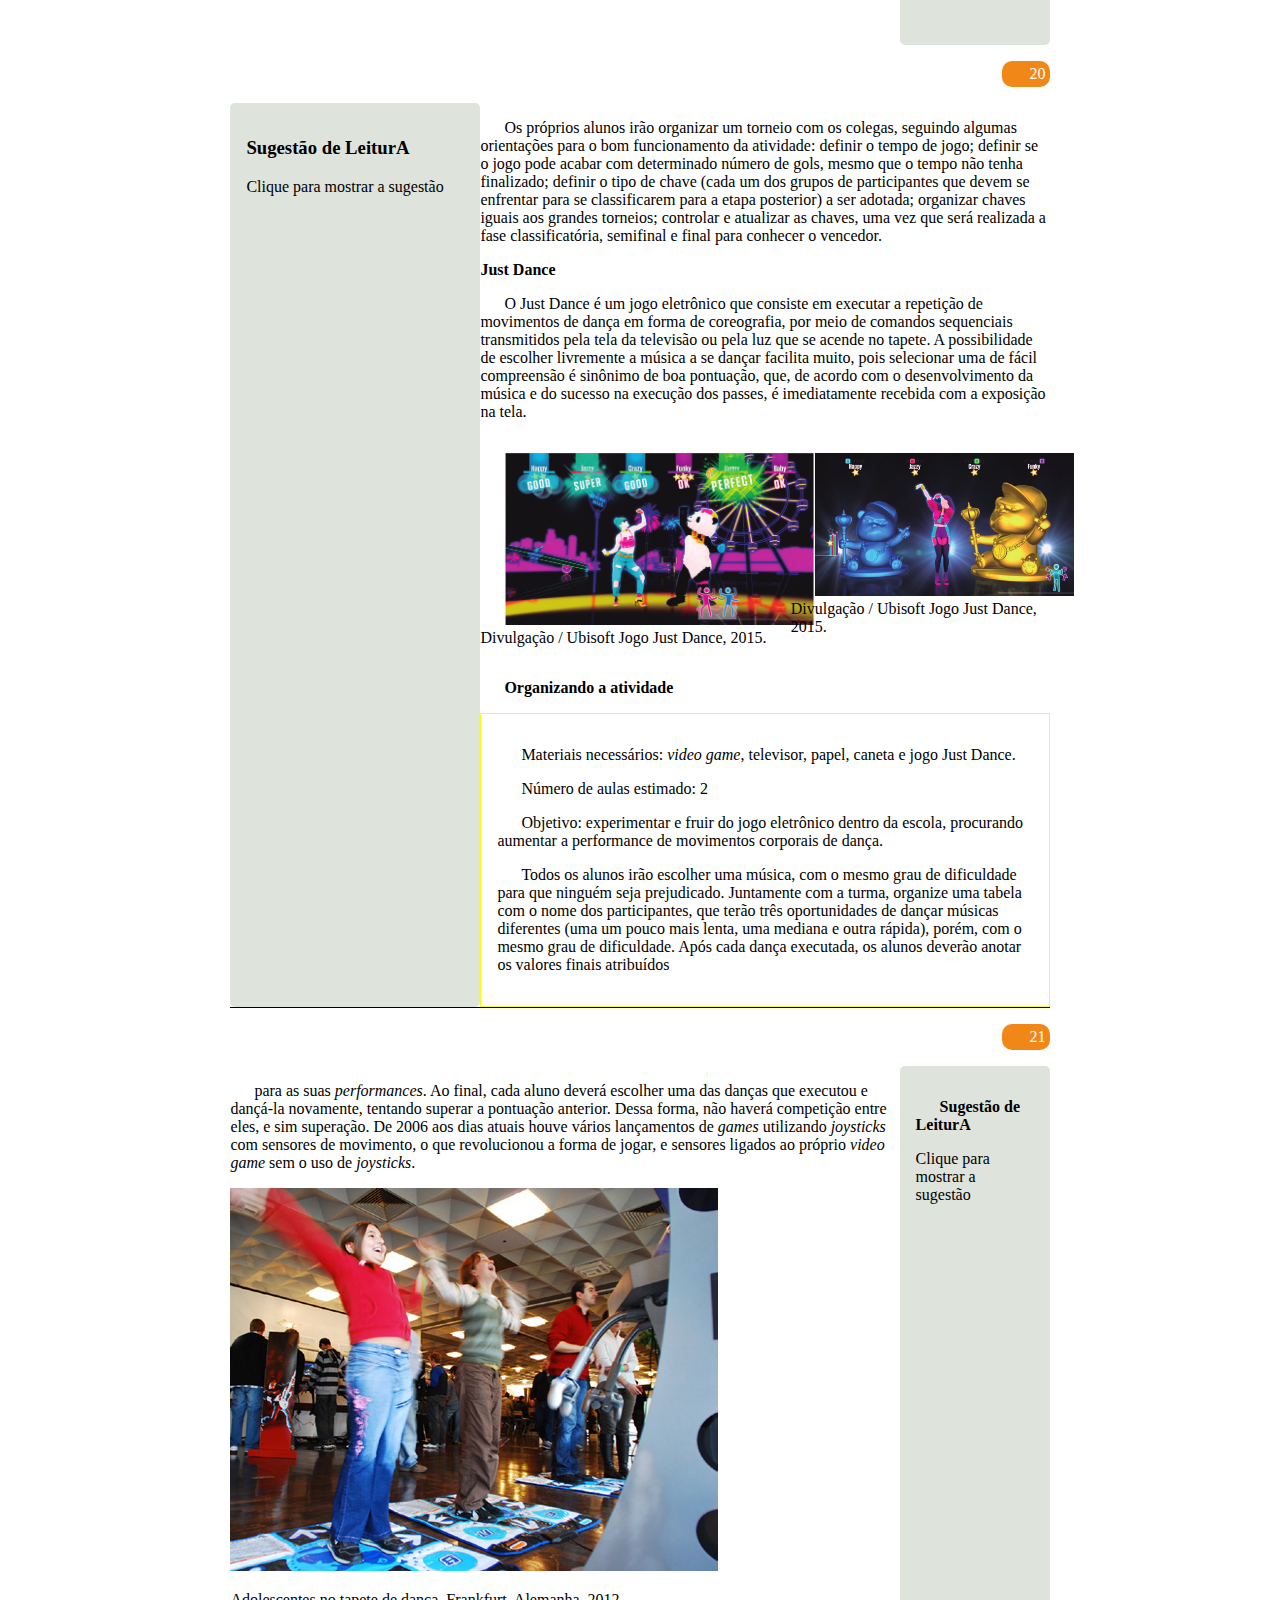
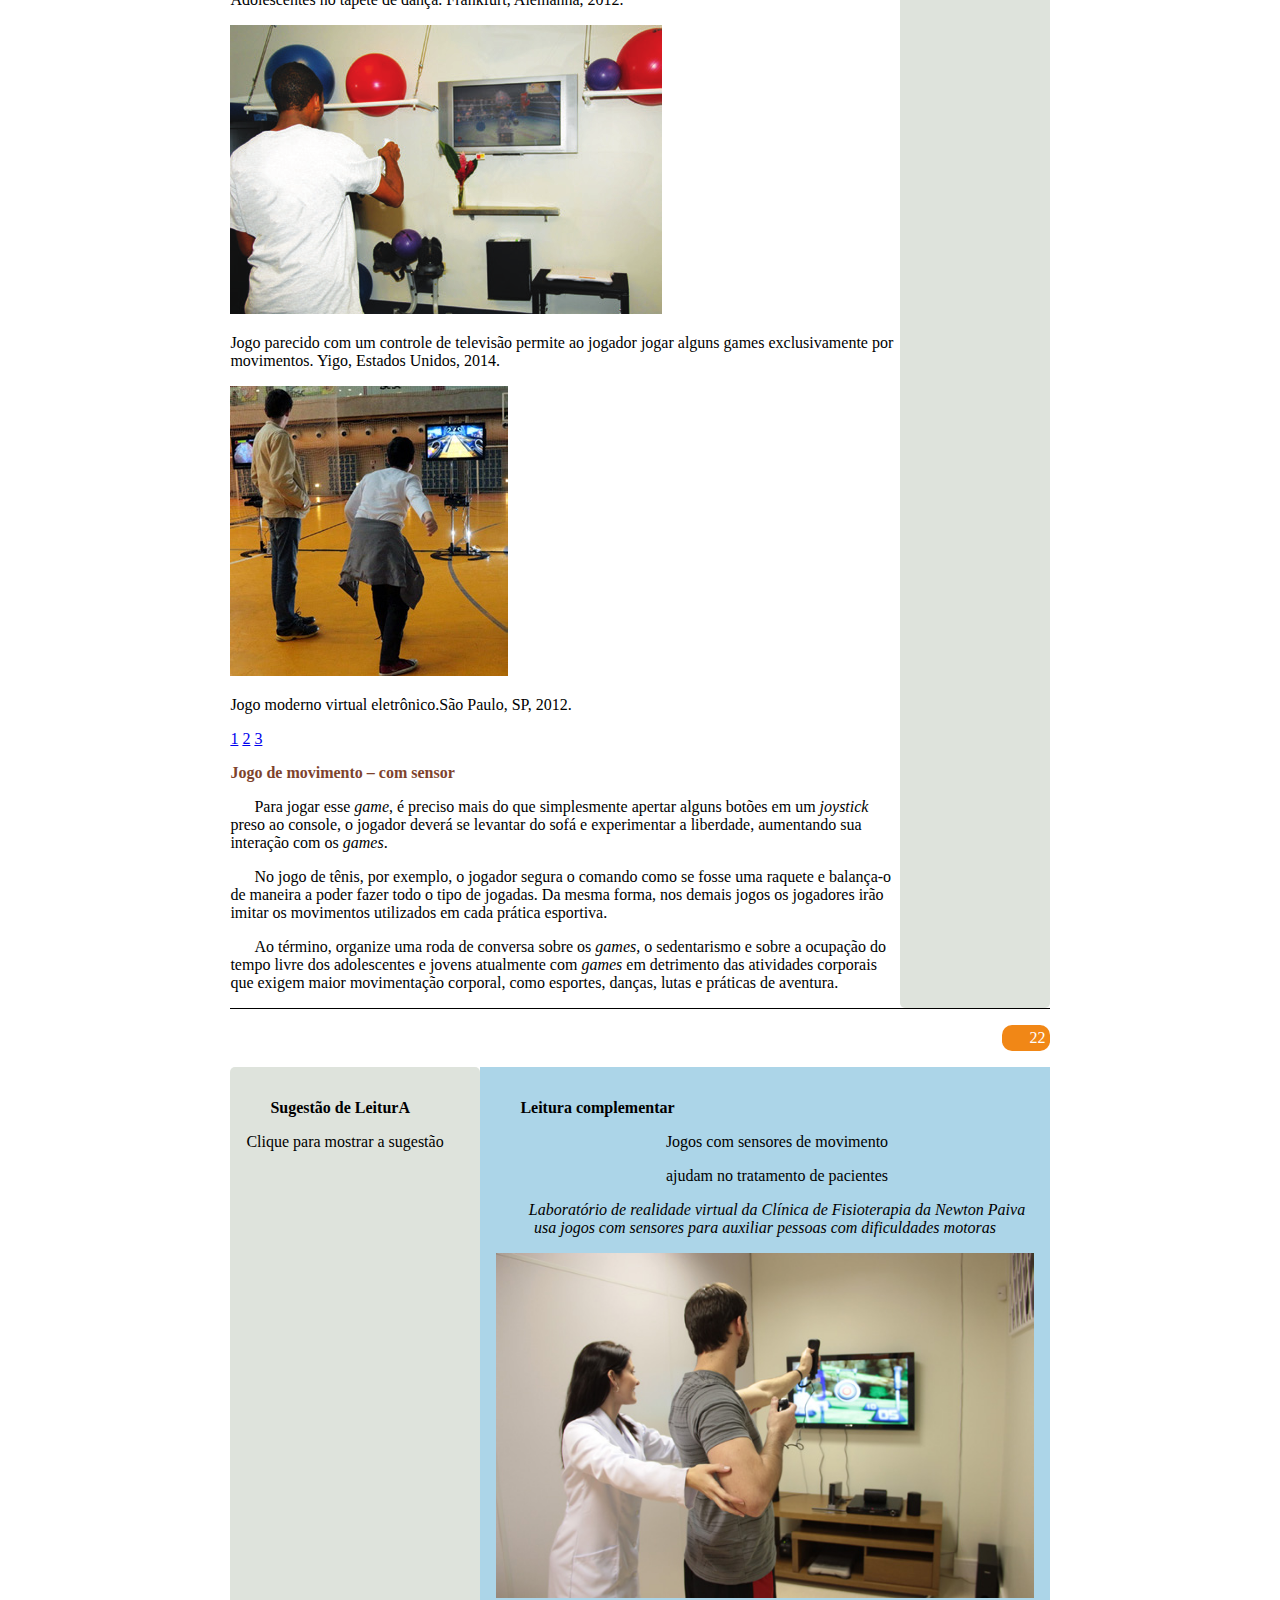
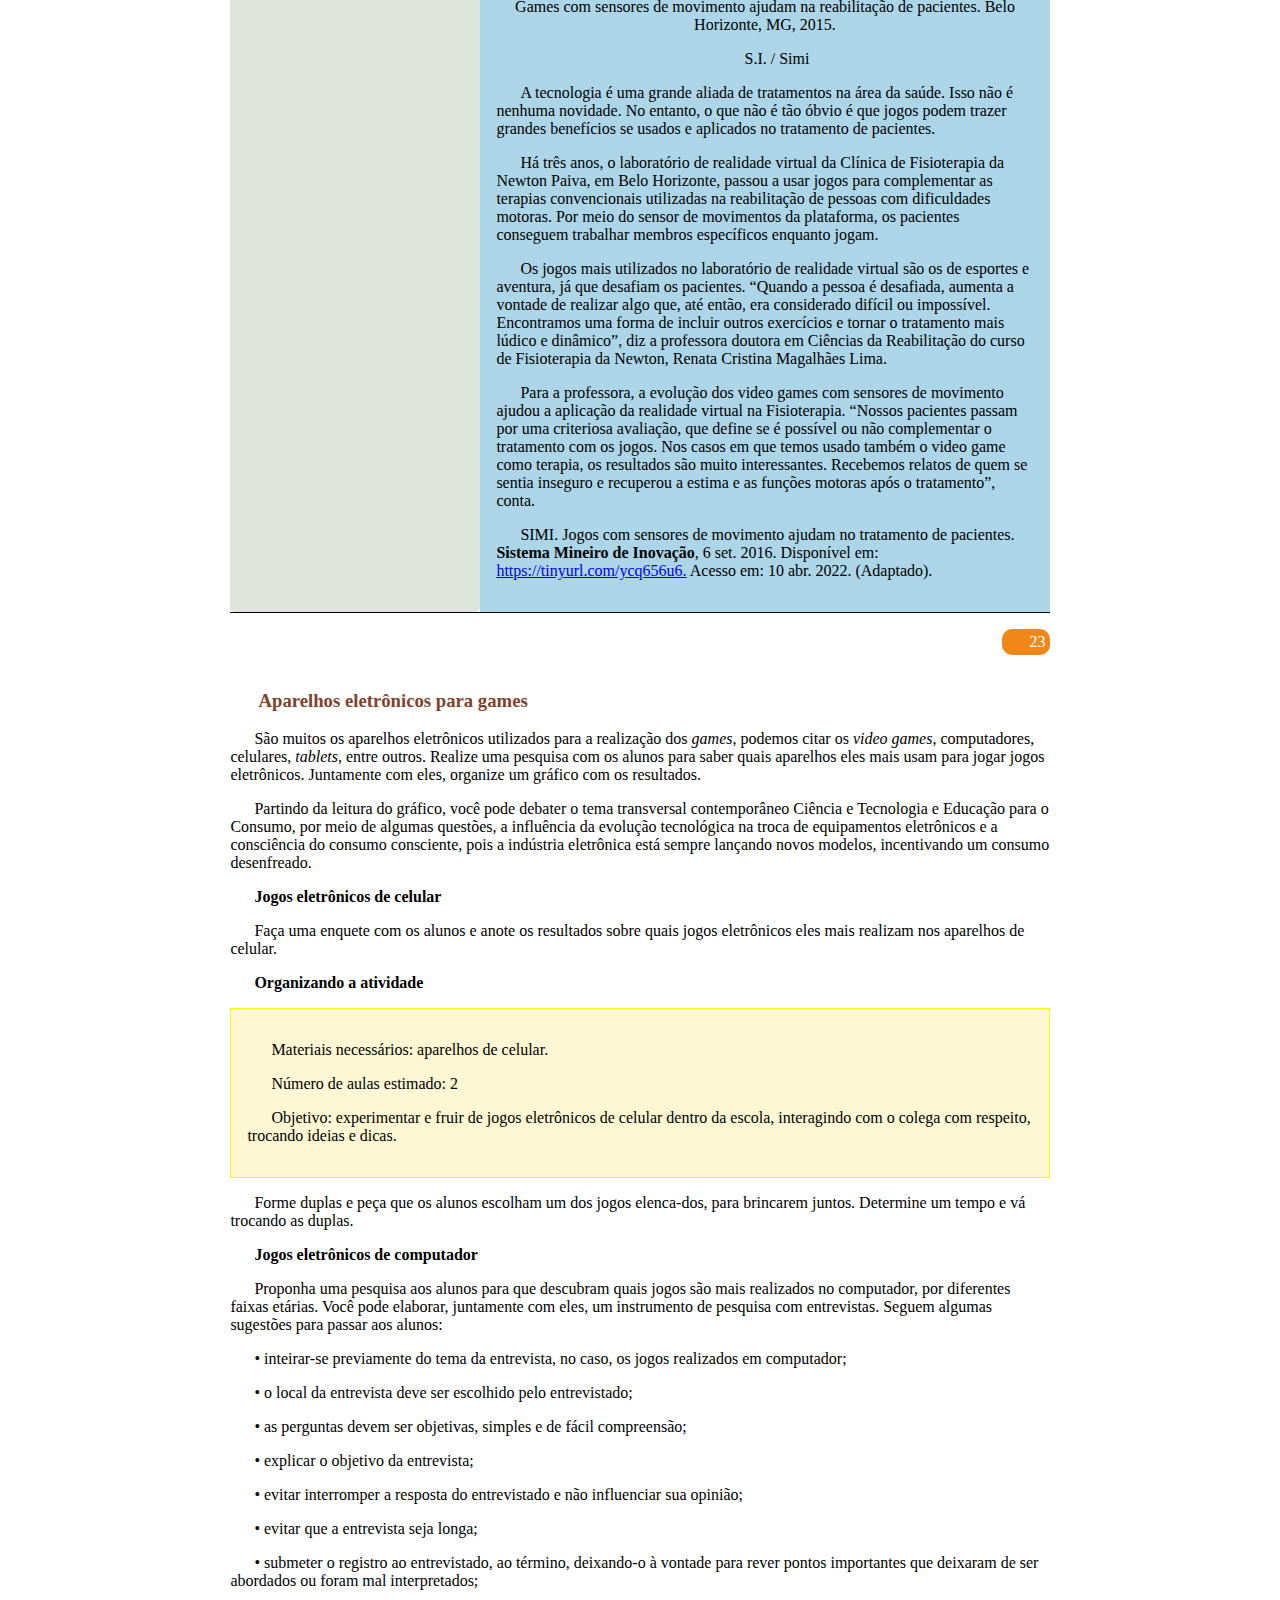
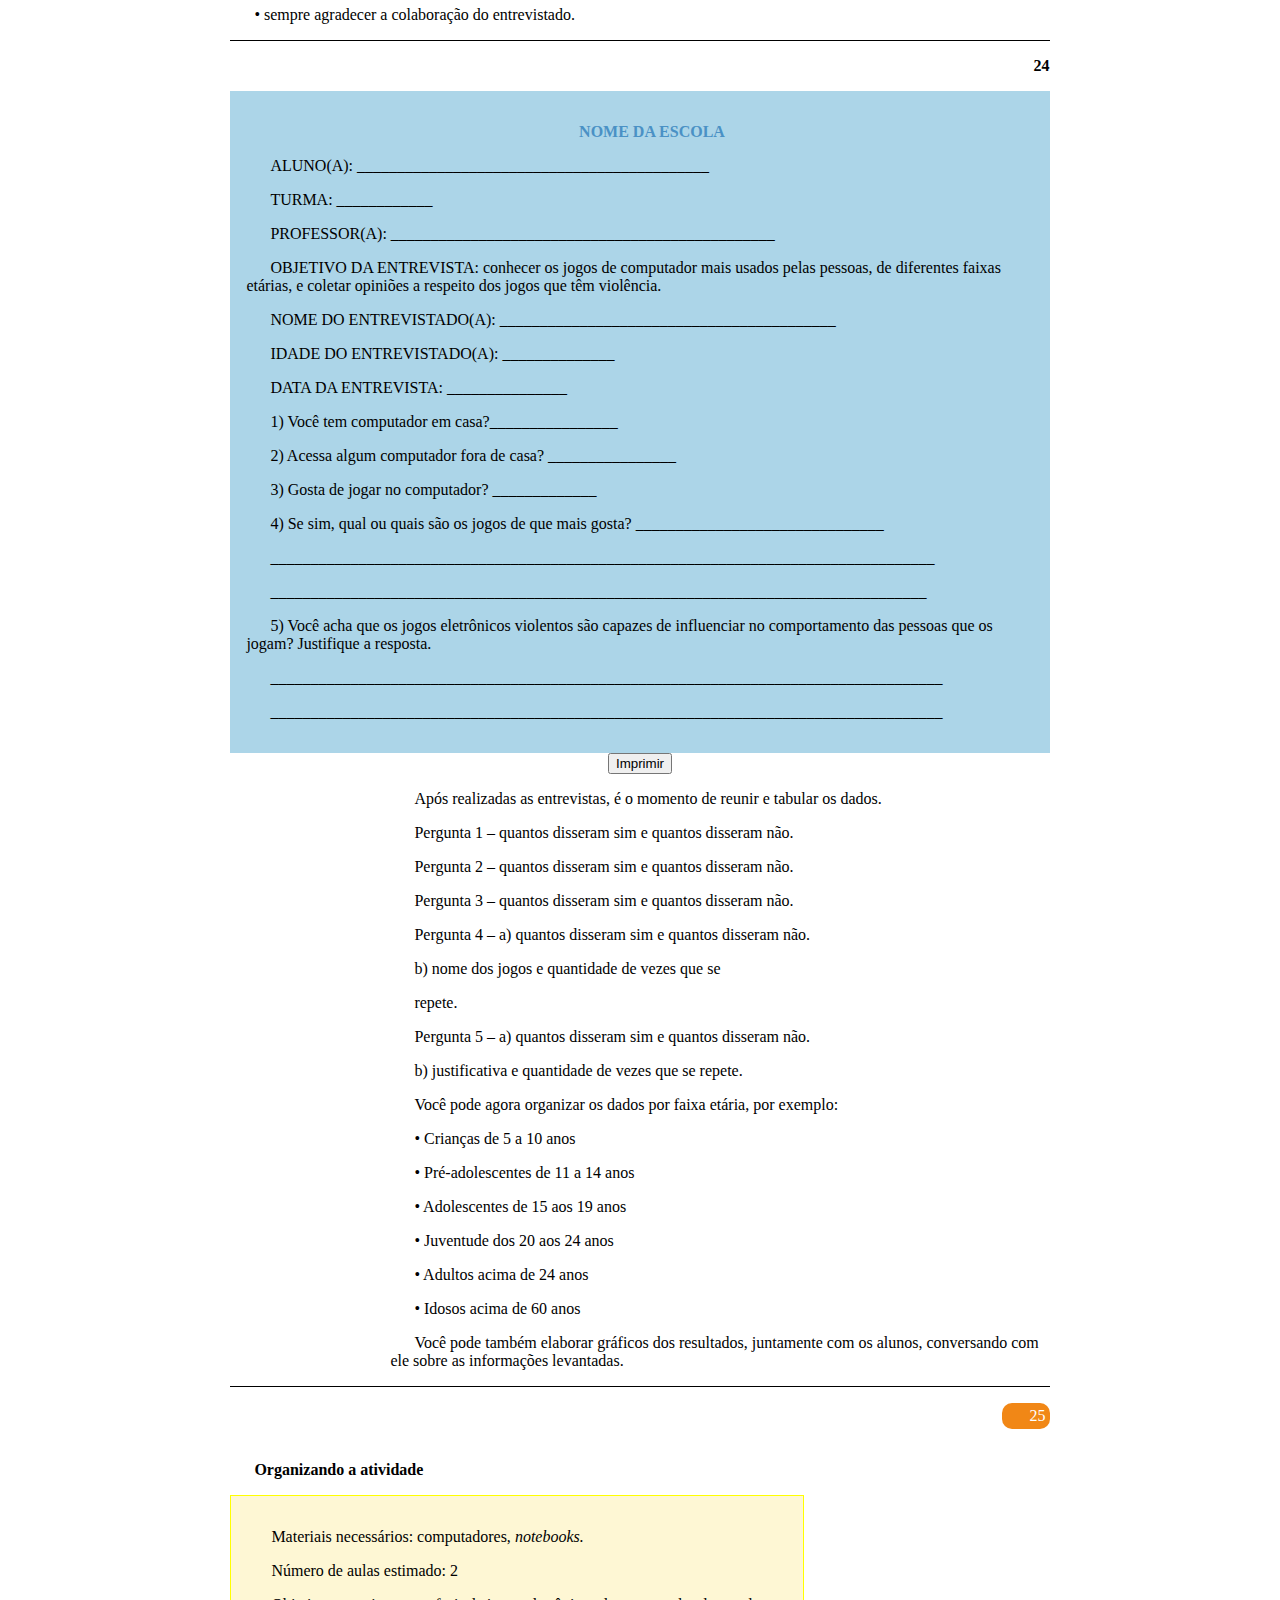
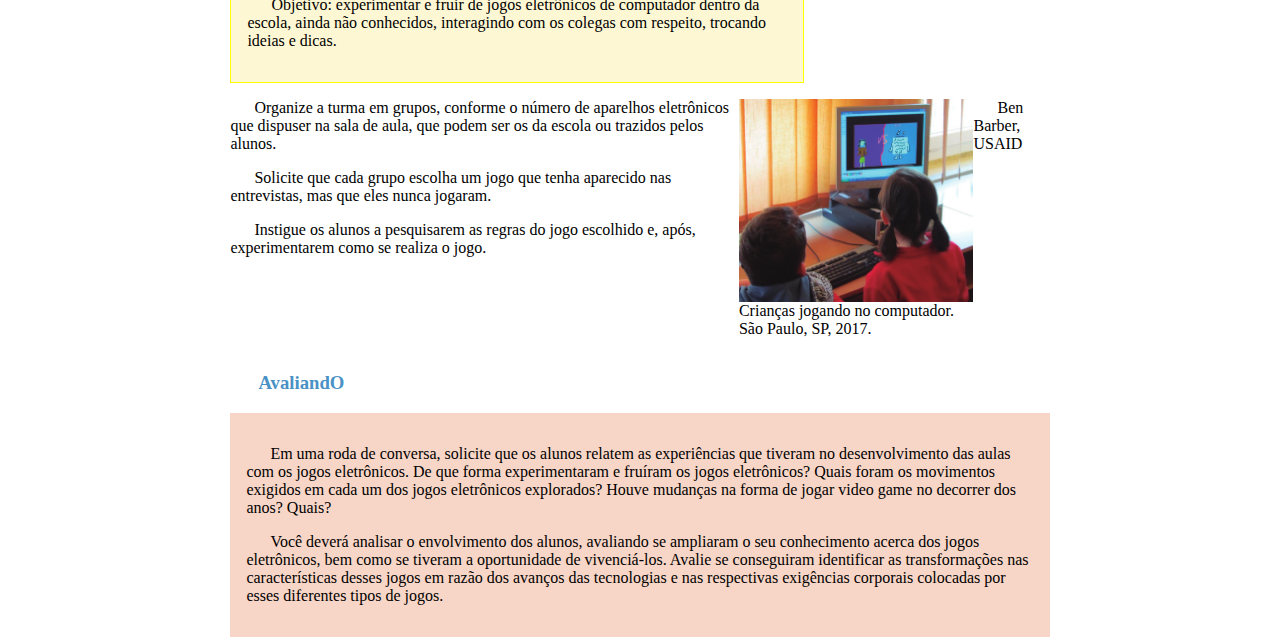
==== commit dcc3f90a: "Numeração" ====
--- a/content/part2-0-brincadeiras.html
+++ b/content/part2-0-brincadeiras.html
@@ -12,7 +12,7 @@
 <body>
   <main>
     <section class="page 17">
-      <!--Numeração--><div class="grid2"><p></p><div class="right"><p class="calibre1 pg">EDUCAÇÃO FÍSICA 17</p></div></div>
+      <!--Numeração--><div class="grid2"><p></p><div class="right"><p class="calibre1 pg"> 17</p></div></div>
       <p class="calibre1 center">
         <b class="calibre3">Orientações específicas</b>
       </p>
@@ -26,7 +26,7 @@
       <p class="calibre1">Sérgio Bonfim dos Santos</p>
     </section>
     <section class="page 18">
-      <!--Numeração--><div class="grid2"><p></p><div class="right"><p class="calibre1 pg">EDUCAÇÃO FÍSICA 18</p></div></div>
+      <!--Numeração--><div class="grid2"><p></p><div class="right"><p class="calibre1 pg"> 18</p></div></div>
       <p class="calibre4 title--blue">
         <b class="calibre3">BRINCADEIRAS E JOGOS</b>
       </p>
@@ -93,7 +93,7 @@
         participação
       </p>
     </section>
-    <!--Numeração--><div class="grid2"><p></p><div class="right"><p class="calibre1 pg">EDUCAÇÃO FÍSICA 19</p></div></div>
+    <!--Numeração--><div class="grid2"><p></p><div class="right"><p class="calibre1 pg"> 19</p></div></div>
     <section class="page19 two-blocks-right">
       <div>
         <p>
@@ -171,7 +171,7 @@
         </div>
       </div>
     </section>
-    <!--Numeração--><div class="grid2"><p></p><div class="right"><p class="calibre1 pg">EDUCAÇÃO FÍSICA 20</p></div></div>
+    <!--Numeração--><div class="grid2"><p></p><div class="right"><p class="calibre1 pg"> 20</p></div></div>
     <section class="page 20 two-blocks-left">
       <div id="sugestao-20" class="pointer background--blue padding1">
         <h3><b class="calibre3">Sugestão de LeiturA</b></h3>
@@ -255,7 +255,7 @@
         </div>
       </div>
     </section>
-    <!--Numeração--><div class="grid2"><p></p><div class="right"><p class="calibre1 pg">EDUCAÇÃO FÍSICA 21</p></div></div>
+    <!--Numeração--><div class="grid2"><p></p><div class="right"><p class="calibre1 pg"> 21</p></div></div>
     <section class="page 21 two-blocks-right">
       <div>
         <p class="calibre1">
@@ -348,14 +348,14 @@
         </div>
       </div>
     </section>
-    <!--Numeração--><div class="grid2"><p></p><div class="right"><p class="calibre1 pg">EDUCAÇÃO FÍSICA 22</p></div></div>
+    <!--Numeração--><div class="grid2"><p></p><div class="right"><p class="calibre1 pg"> 22</p></div></div>
     <section class="page 22 two-blocks-left">
       <div id="sugestao-22" class="pointer background--blue padding1">
         <p class="calibre1"><b class="calibre3">Sugestão de LeiturA</b></p>
         <p id="instrucao-22">Clique para mostrar a sugestão</p>
         <div id="bloco-sugestao-22" style="visibility: hidden">
           <p class="calibre1">
-            <b class="calibre3">Educação Física Escolar: um olhar sobre os jogos eletrônicos</b>
+            <b class="calibre3"> Escolar: um olhar sobre os jogos eletrônicos</b>
           </p>
           <p class="calibre1">Guilherme Carvalho Franco da Silveira</p>
           <p class="calibre1">e Livia Maria Zahra Barud Torres:</p>
@@ -436,7 +436,7 @@
         </p>
       </div>
     </section>
-    <!--Numeração--><div class="grid2"><p></p><div class="right"><p class="calibre1 pg">EDUCAÇÃO FÍSICA 23</p></div></div>
+    <!--Numeração--><div class="grid2"><p></p><div class="right"><p class="calibre1 pg"> 23</p></div></div>
     <section class="page 23">
       <h3 class="calibre1 title--brown">
         <a id="calibre_link-25"></a>Aparelhos eletrônicos para games
@@ -514,7 +514,7 @@
       </p>
     </section>
     <section class="page 24">
-      <p class="calibre1 paginacao">EDUCAÇÃO FÍSICA <b class="calibre3">24</b></p>
+      <p class="calibre1 paginacao"> <b class="calibre3">24</b></p>
       <div id="entrevista" class="cover-background--blue padding1">
         <p class="calibre1 title--blue center">
           <b class="calibre3">NOME DA ESCOLA</b>
@@ -615,7 +615,7 @@
       </div>
     </section>
     <section class="25">
-      <!--Numeração--><div class="grid2"><p></p><div class="right"><p class="calibre1 pg">EDUCAÇÃO FÍSICA 25</p></div></div>
+      <!--Numeração--><div class="grid2"><p></p><div class="right"><p class="calibre1 pg"> 25</p></div></div>
       <p class="calibre1"><b class="calibre3">Organizando a atividade</b></p>
       <div class="box--yellow background--yellow" style="margin-right: 30%">
         <p class="calibre1">
--- a/resources/styles/style.css
+++ b/resources/styles/style.css
@@ -287,4 +287,15 @@
 .cover {
   margin: 10px auto;
   width: 800px;
+}
+.pg {
+  padding: 4px;
+  background:rgb(241, 135, 22);
+  display: inline-block;
+  border-radius: 10px;
+  color: #fff;
+  page-break-before: auto;
+  text-align: right;
+  text-align-last: right;
+  align-self: right;
 }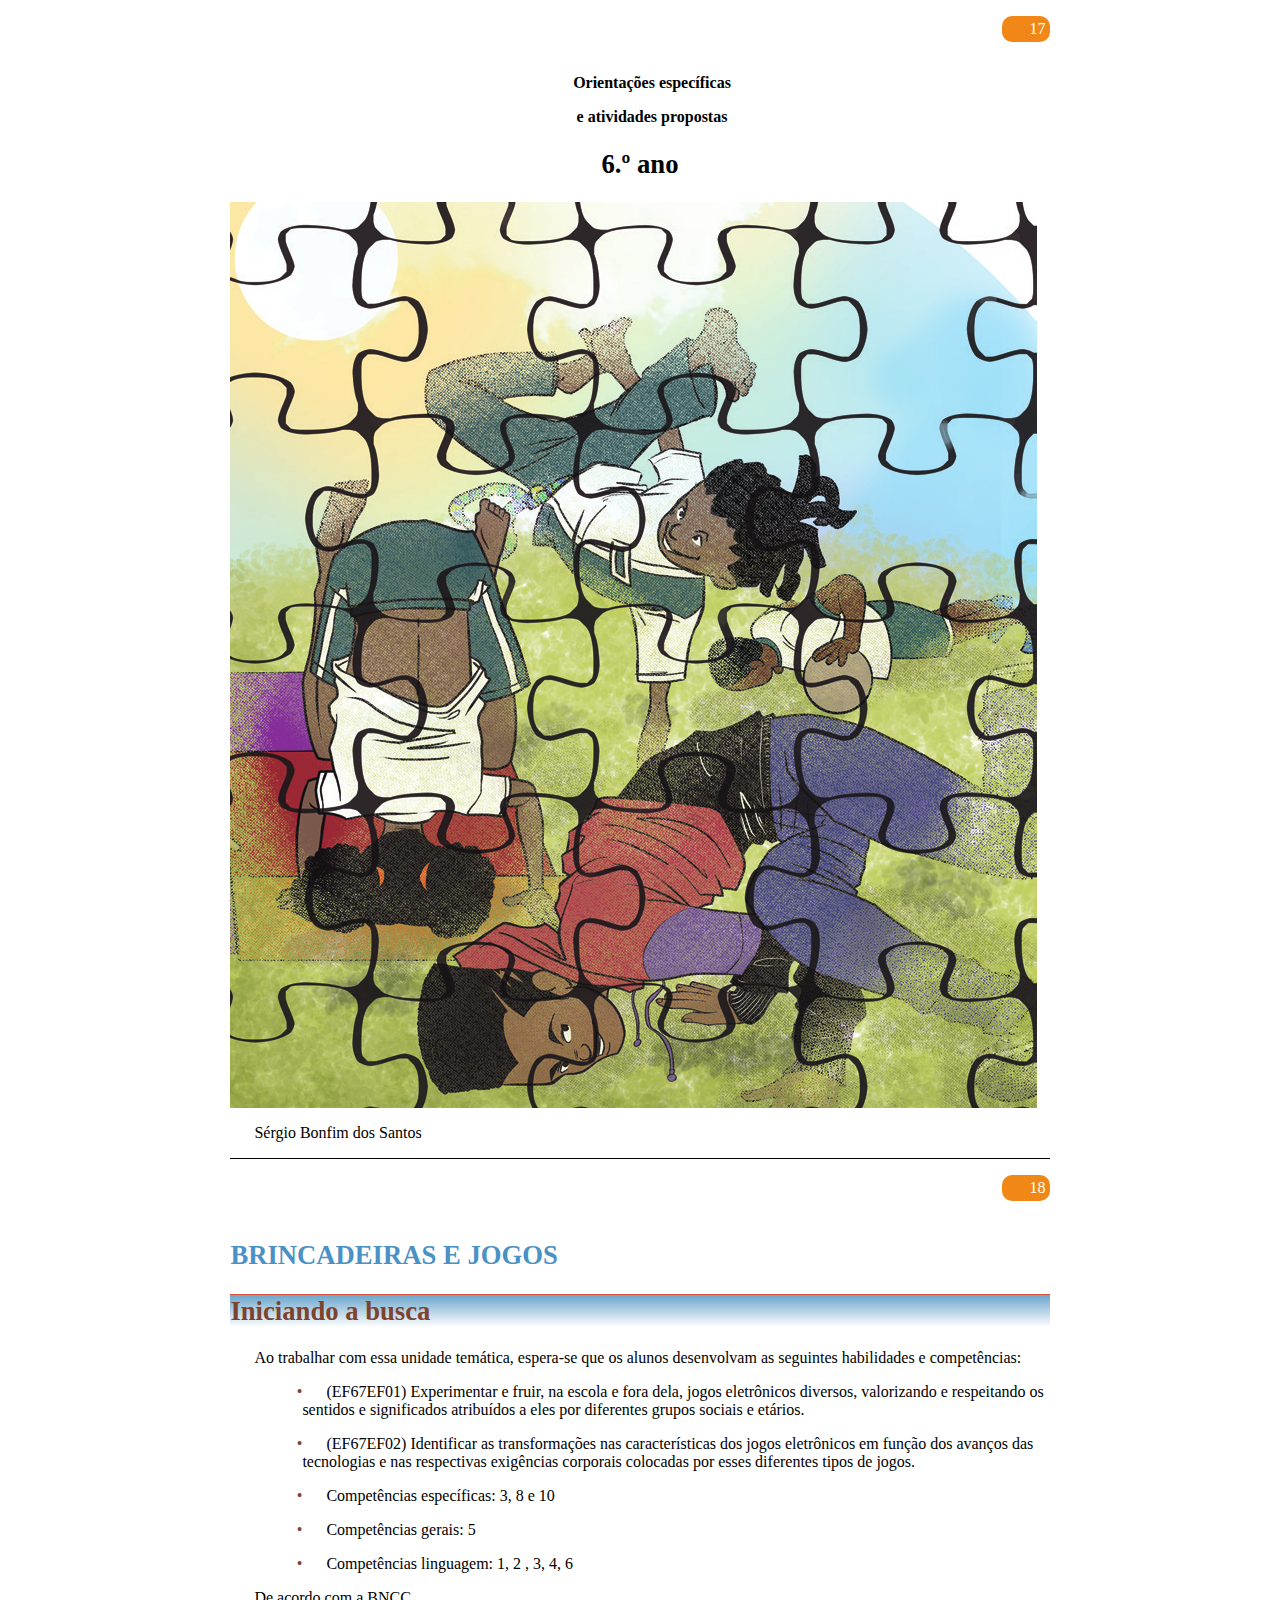
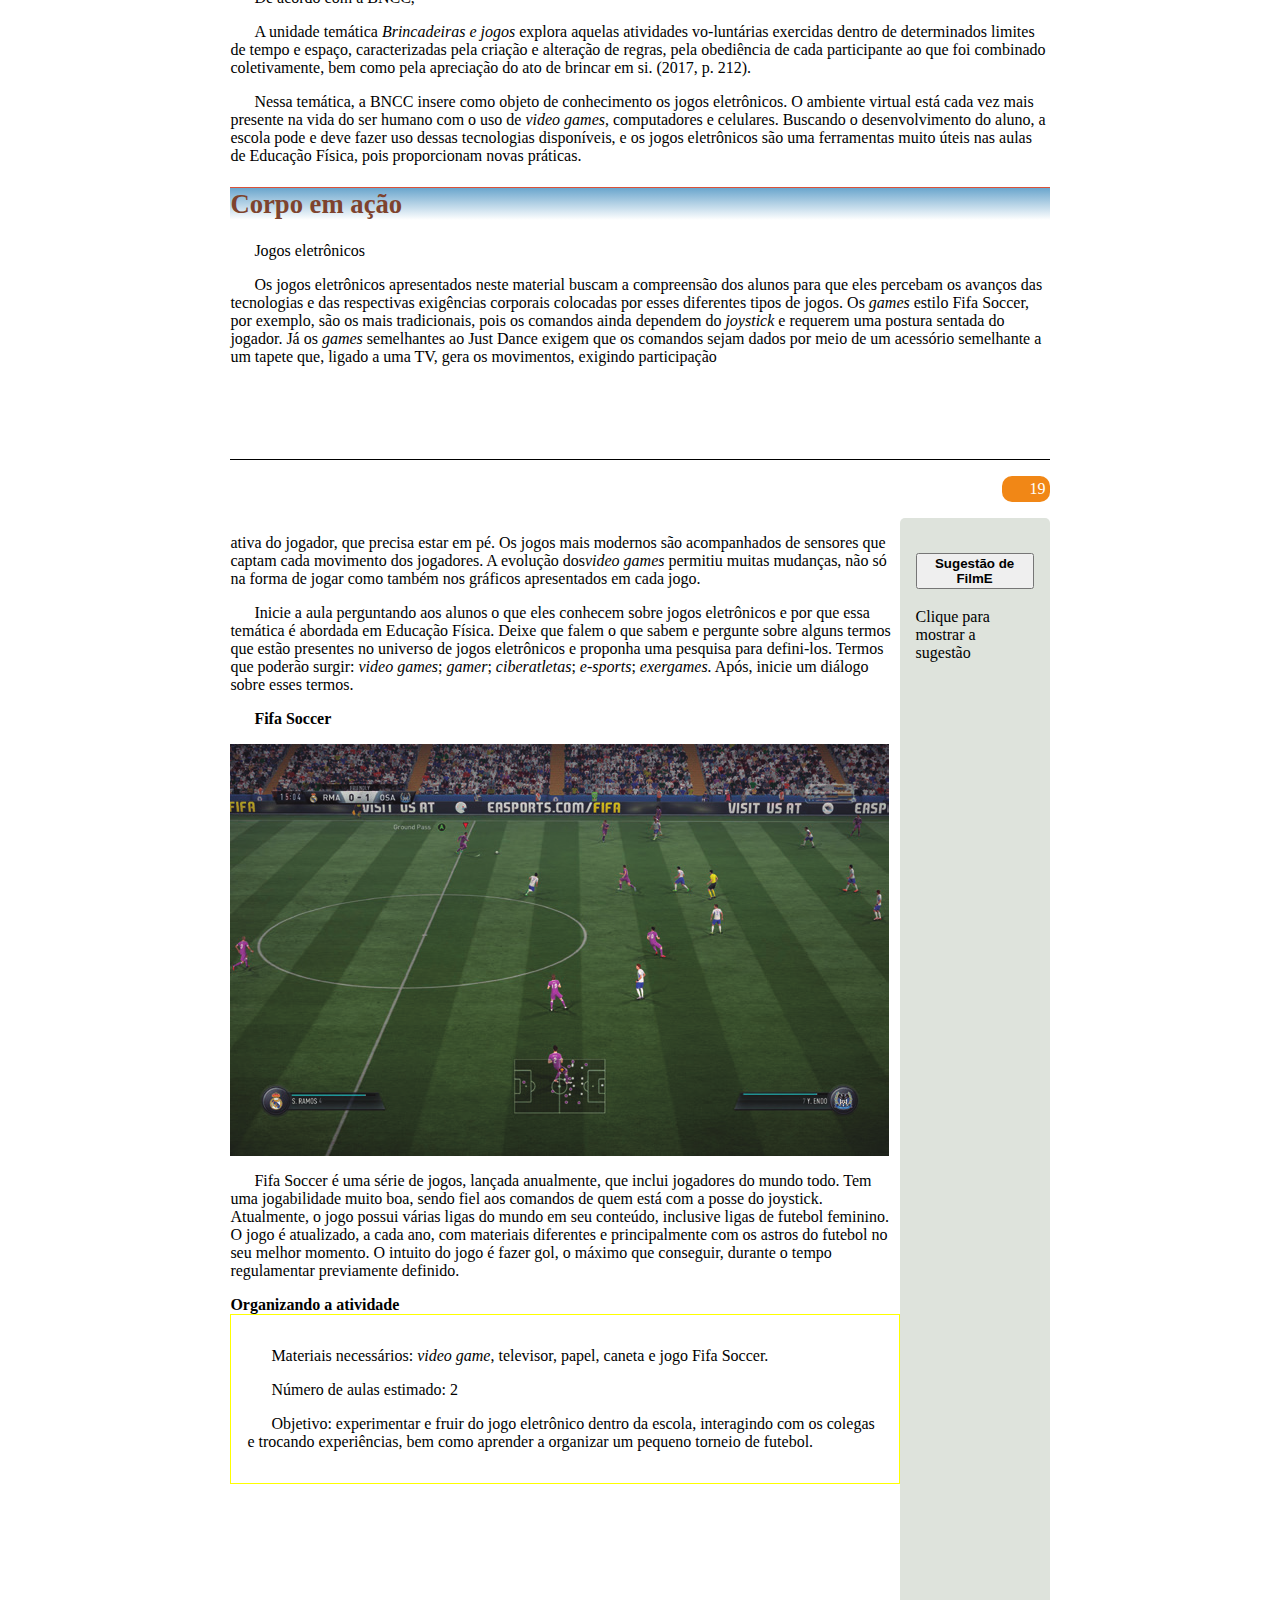
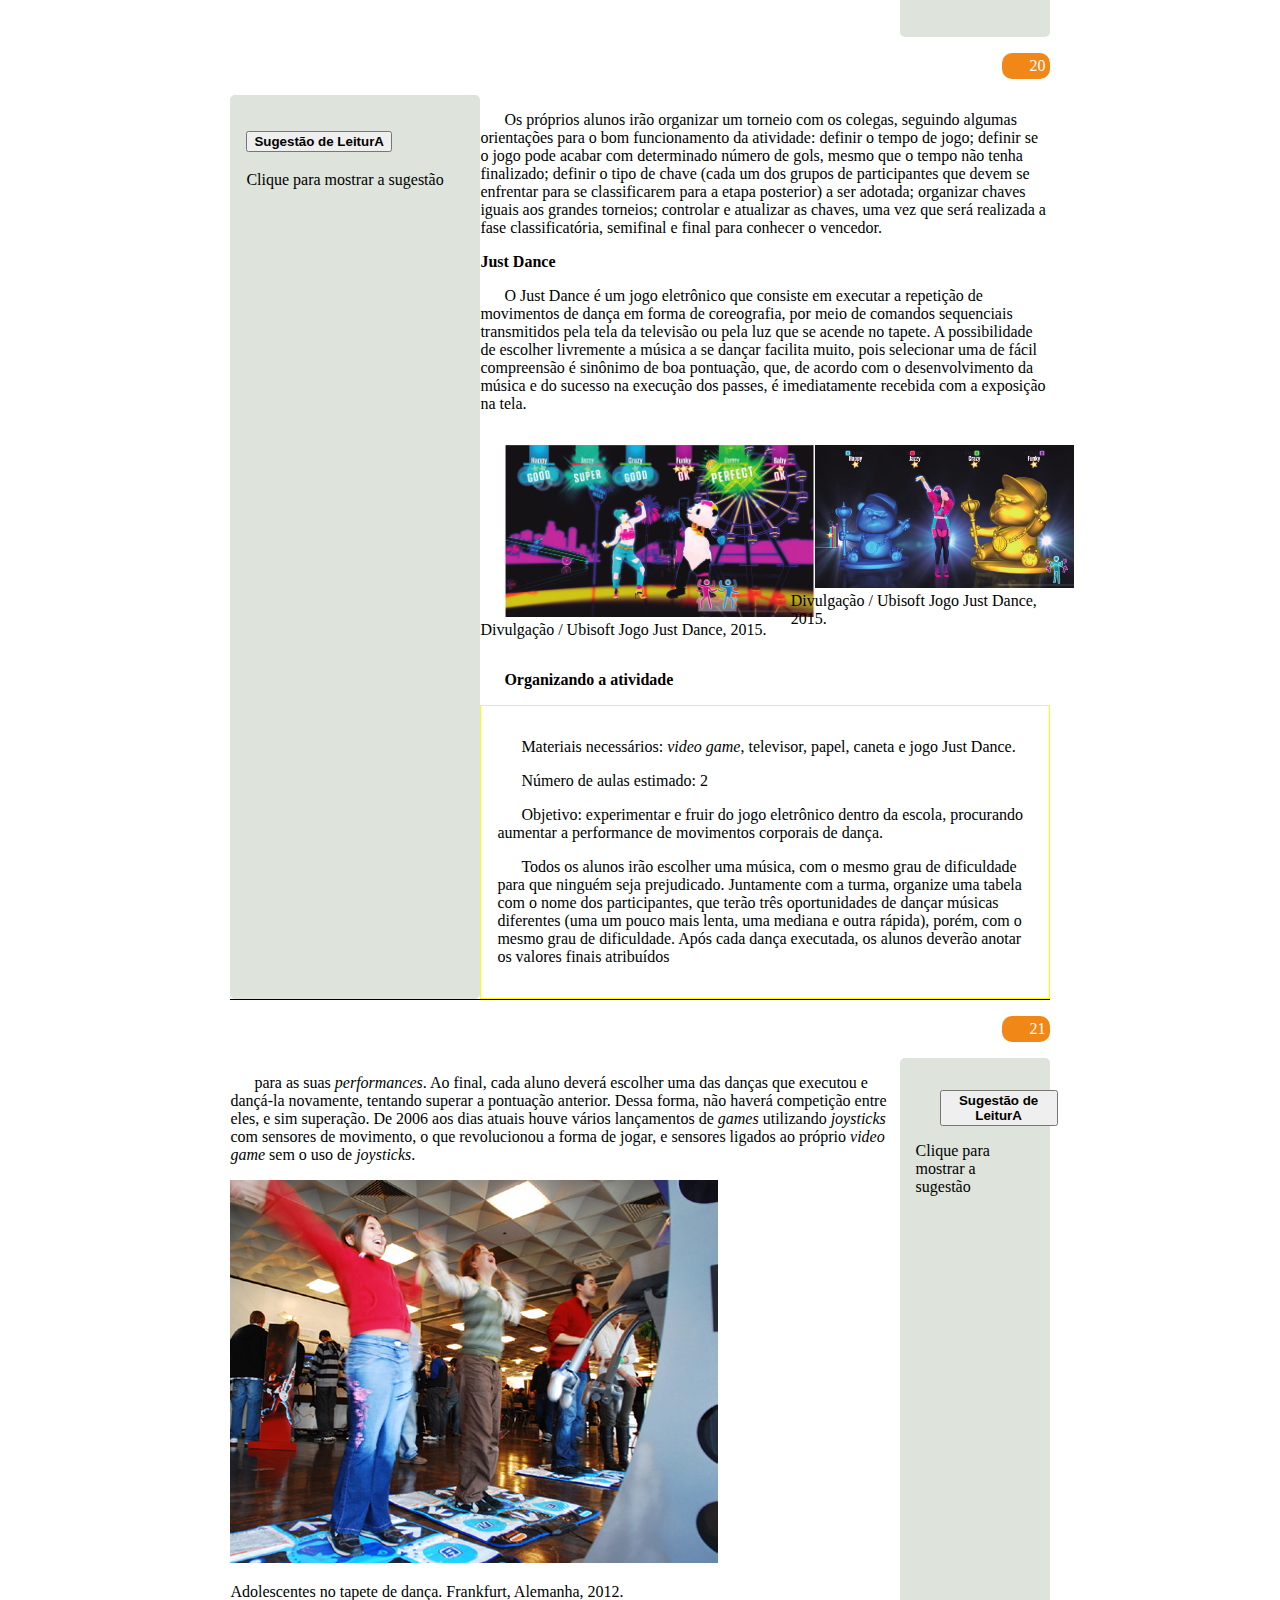
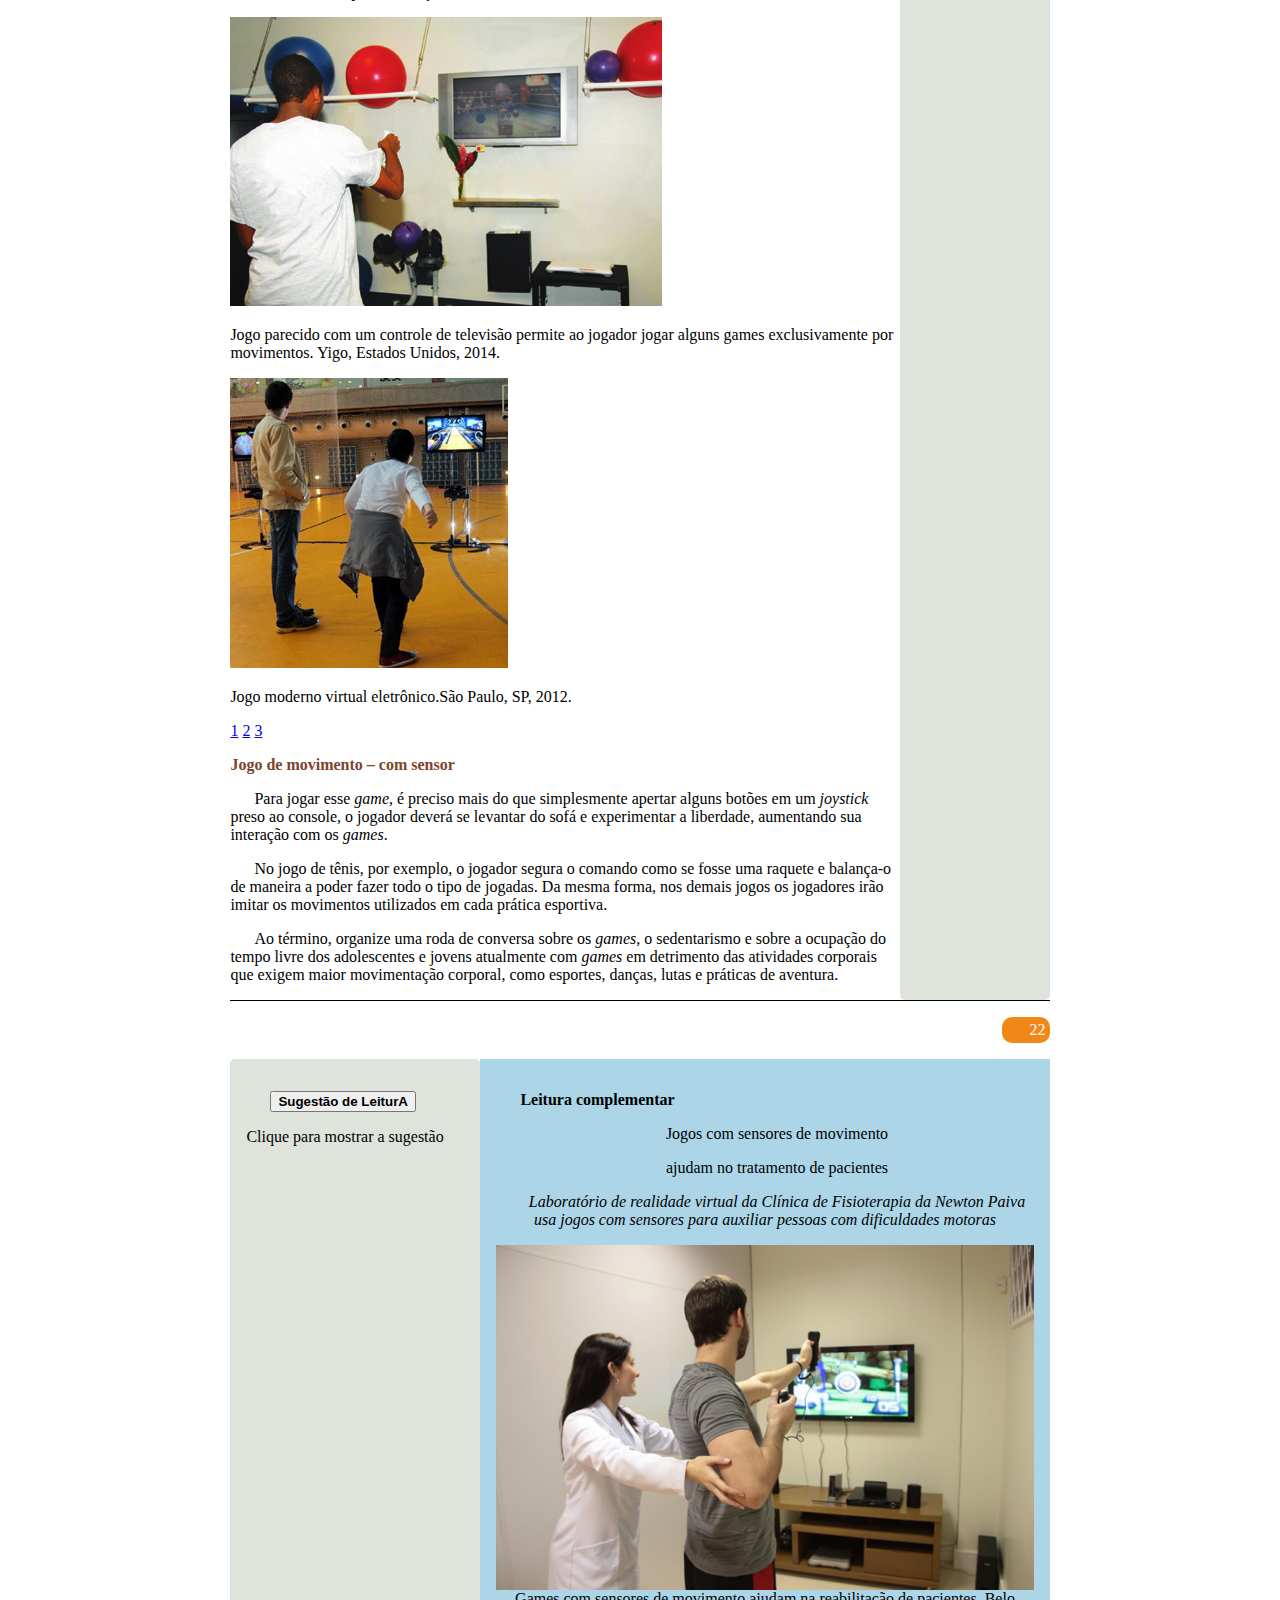
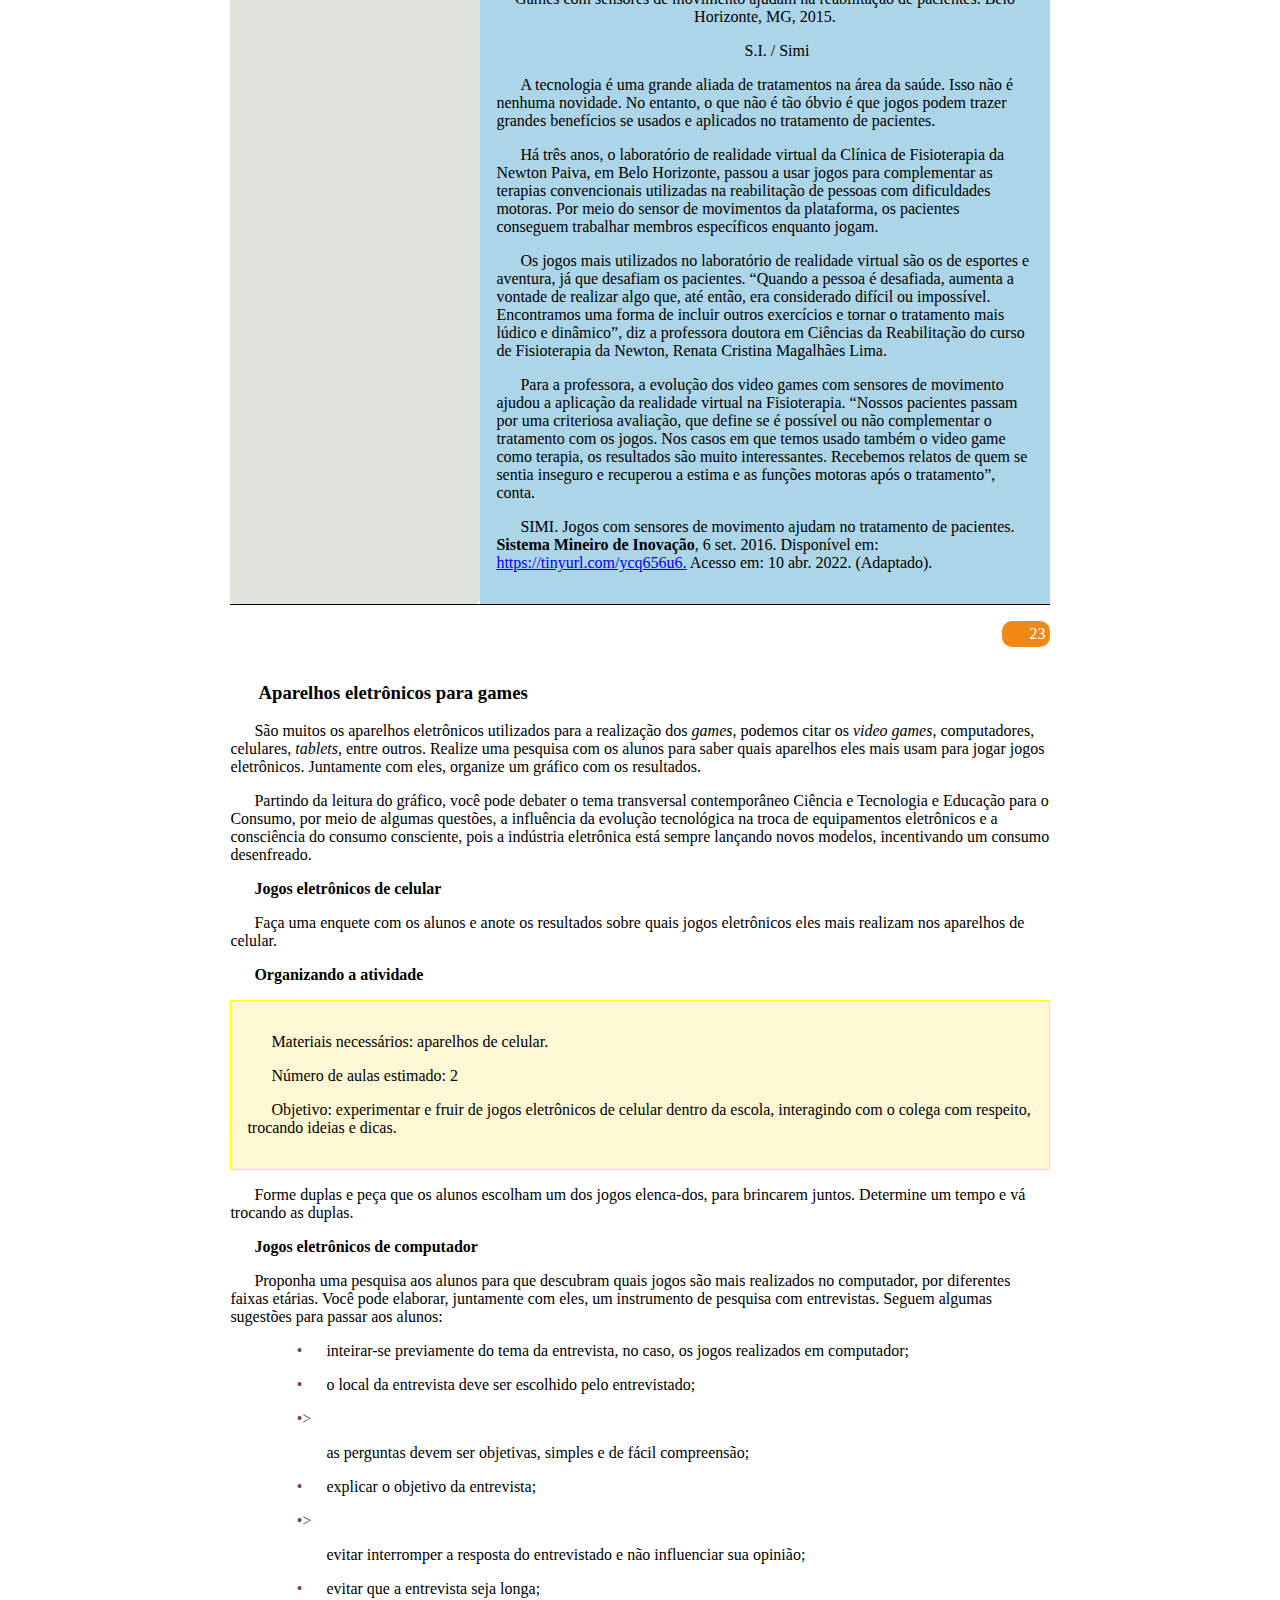
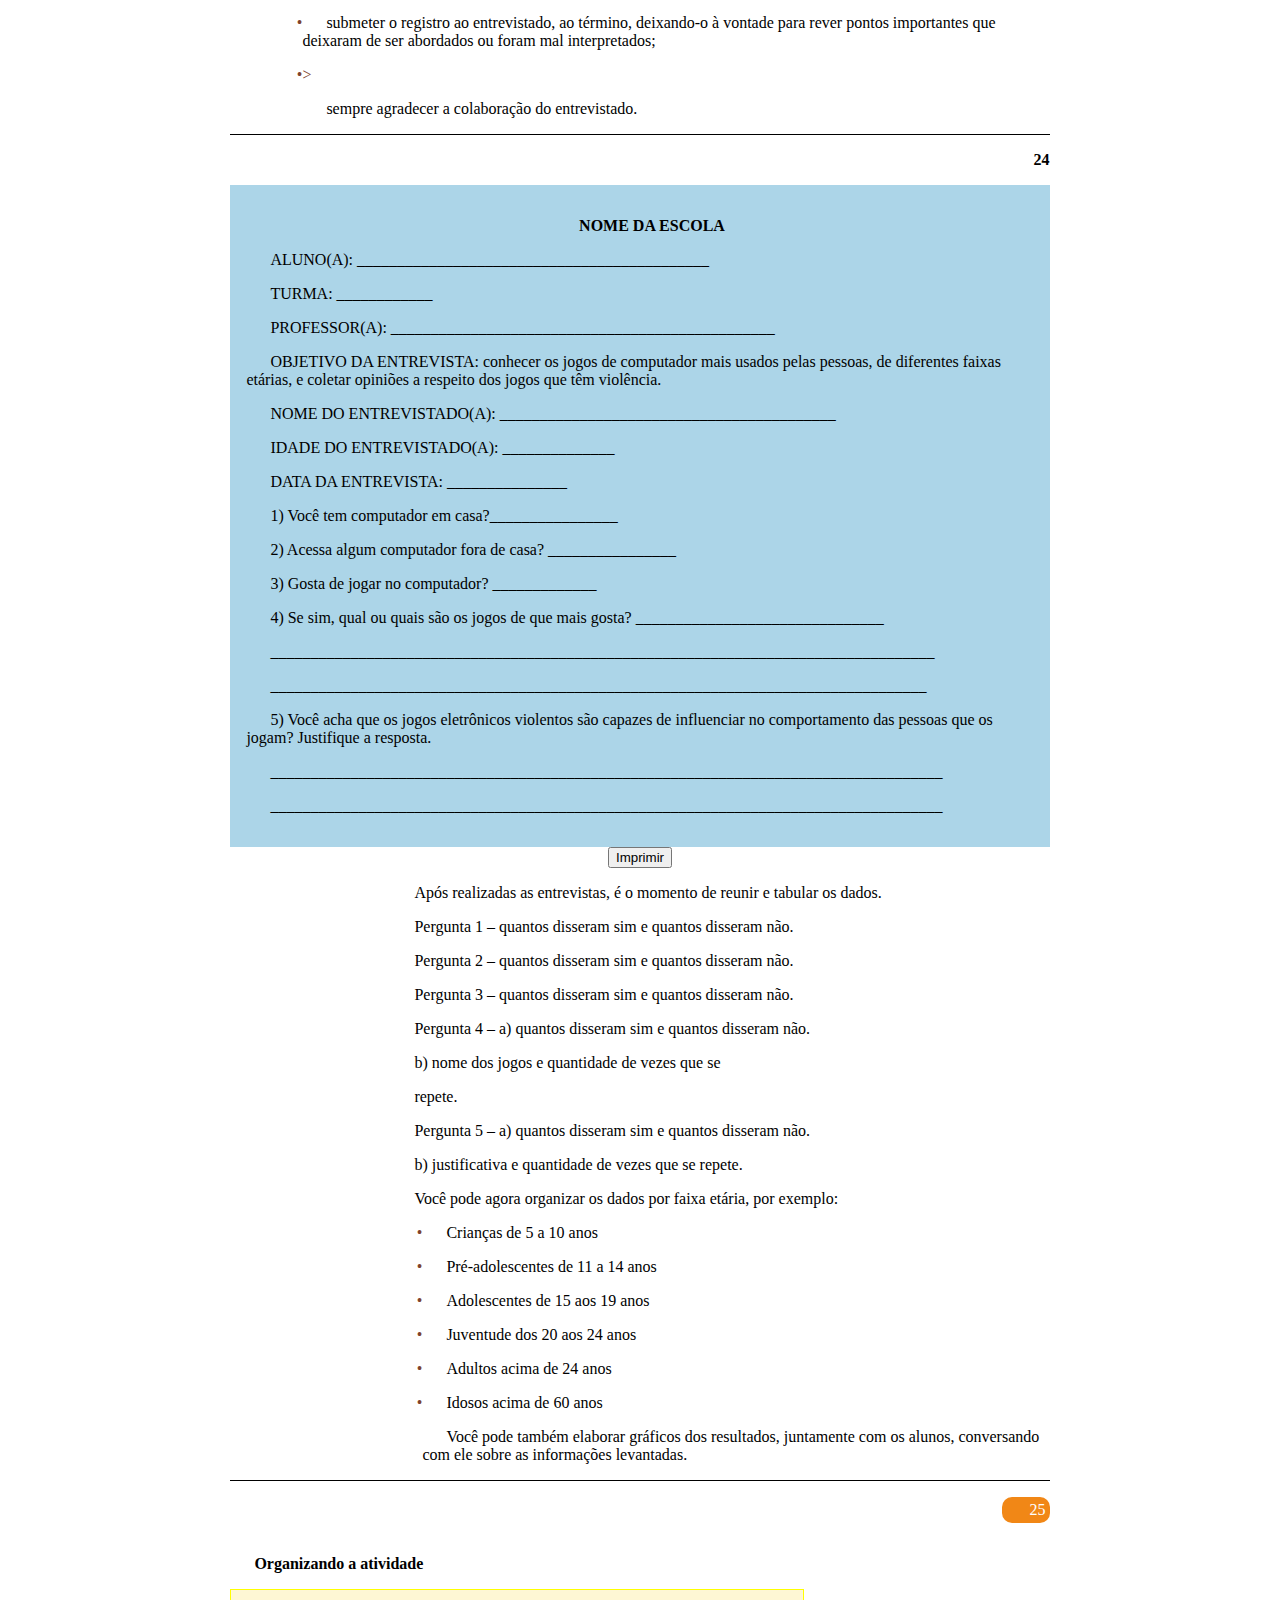
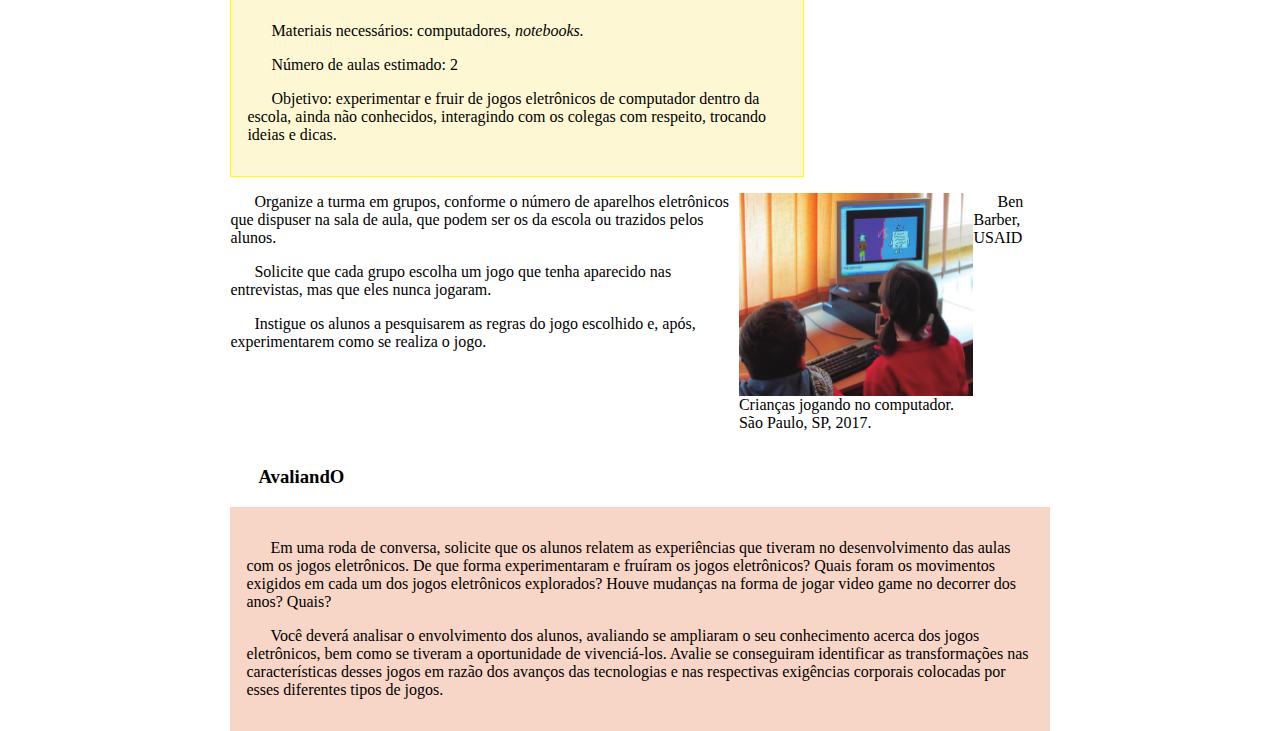
==== commit faa2eba6: "Ajustes" ====
--- a/content/part2-0-brincadeiras.html
+++ b/content/part2-0-brincadeiras.html
@@ -1,5 +1,5 @@
 <!DOCTYPE html>
-<html lang="pt-br">
+<html role=document lang="pt-br">
 
 <head>
   <meta charset="UTF-8" />
@@ -10,7 +10,7 @@
 </head>
 
 <body>
-  <main>
+  <main role="main">
     <section class="page 17">
       <!--Numeração--><div class="grid2"><p></p><div class="right"><p class="calibre1 pg"> 17</p></div></div>
       <p class="calibre1 center">
@@ -19,9 +19,9 @@
       <p class="calibre1 center">
         <b class="calibre3">e atividades propostas</b>
       </p>
-      <h2 title="6.º, **ano**" class="calibre4 center">6.º ano</h2>
+      <h2 role=heading title="6.º, **ano**" class="calibre4 center">6.º ano</h2>
       <p class="calibre7">
-        <img src="../resources/images/000029.png" alt="Crianças fazendo capoeira" class="calibre2" />
+        <img role=img src="../resources/images/000029.png" alt="Crianças fazendo capoeira" class="calibre2" />
       </p>
       <p class="calibre1">Sérgio Bonfim dos Santos</p>
     </section>
@@ -37,26 +37,28 @@
         Ao trabalhar com essa unidade temática, espera-se que os alunos
         desenvolvam as seguintes habilidades e competências:
       </p>
-      <p class="calibre1">
-        • (EF67EF01) Experimentar e fruir, na escola e fora dela, jogos
+      <ul role="list">
+      <li><p class="calibre1">
+         (EF67EF01) Experimentar e fruir, na escola e fora dela, jogos
         eletrônicos diversos, valorizando e respeitando os sentidos e
         significados atribuídos a eles por diferentes grupos sociais e
         etários.
-      </p>
+      </p></li>
       <p class="calibre1"><b class="calibre3"> </b></p>
-      <p class="calibre1">
-        • (EF67EF02) Identificar as transformações nas características dos
+      <li><p class="calibre1">
+         (EF67EF02) Identificar as transformações nas características dos
         jogos eletrônicos em função dos avanços das tecnologias e nas
         respectivas exigências corporais colocadas por esses diferentes tipos
         de jogos.
-      </p>
+      </p></li>
       <p class="calibre1"><b class="calibre3"> </b></p>
-      <p class="calibre1">• Competências específicas: 3, 8 e 10</p>
+      <li><p class="calibre1"> Competências específicas: 3, 8 e 10</p>
       <p class="calibre1"><b class="calibre3"> </b></p>
-      <p class="calibre1">• Competências gerais: 5</p>
-      <p class="calibre1">
-        •<b class="calibre3"> </b>Competências linguagem: 1, 2 , 3, 4, 6
-      </p>
+      <li><p class="calibre1"> Competências gerais: 5</p>
+      <li><p class="calibre1">
+        <b class="calibre3"> </b>Competências linguagem: 1, 2 , 3, 4, 6
+      </p></li>
+    </ul>
       <p class="calibre1">De acordo com a BNCC,</p>
       <p class="calibre1">
         A unidade temática
@@ -118,7 +120,7 @@
         </p>
         <p class="calibre1"><b class="calibre3">Fifa Soccer</b></p>
         <p class="calibre1">
-          <img src="../resources/images/000125.png" alt="Jogo Fifa Soccer" class="calibre2" />
+          <img role=img src="../resources/images/000125.png" alt="Jogo Fifa Soccer" class="calibre2" />
         </p>
         <p class="calibre1">
           Fifa Soccer é uma série de jogos, lançada anualmente, que inclui
@@ -146,8 +148,8 @@
         </div>
       </div>
       <div id="sugestao-19" class="pointer background--blue padding1">
-        <h3>
-          <b class="calibre3">Sugestão de FilmE</b>
+        <h3 role=heading>
+          <button role=button class="calibre3 interacao">Sugestão de FilmE</button>
         </h3>
         <p id="instrucao-19">Clique para mostrar a sugestão</p>
         <div id="bloco-sugestao-19" style="visibility: hidden">
@@ -166,7 +168,7 @@
             entretenimento contemporâneo.
           </p>
           <p class="calibre1">
-            <img src="../resources/images/000156.png" alt="Banner Era do Video Game" class="calibre2" />
+            <img role=img src="../resources/images/000156.png" alt="Banner Era do Video Game" class="calibre2" />
           </p>
         </div>
       </div>
@@ -174,7 +176,7 @@
     <!--Numeração--><div class="grid2"><p></p><div class="right"><p class="calibre1 pg"> 20</p></div></div>
     <section class="page 20 two-blocks-left">
       <div id="sugestao-20" class="pointer background--blue padding1">
-        <h3><b class="calibre3">Sugestão de LeiturA</b></h3>
+        <h3 role=heading><button role=button class="calibre3 interacao">Sugestão de LeiturA</button></h3>
         <p id="instrucao-20">Clique para mostrar a sugestão</p>
         <div id="bloco-sugestao-20" style="visibility: hidden">
           <p>
@@ -219,11 +221,11 @@
         </p>
         <div style="display: flex">
           <p class="calibre1">
-            <img src="../resources/images/000198.png" alt="Jogo Just Dance" class="image-responsive" />
+            <img role=img src="../resources/images/000198.png" alt="Jogo Just Dance" class="image-responsive" />
             Divulgação / Ubisoft Jogo Just Dance, 2015.
           </p>
           <p class="calibre1">
-            <img src="../resources/images/000232.png" alt="Jogo Just Dance" class="image-responsive" />
+            <img role=img src="../resources/images/000232.png" alt="Jogo Just Dance" class="image-responsive" />
             Divulgação / Ubisoft Jogo Just Dance, 2015.
           </p>
         </div>
@@ -275,13 +277,13 @@
 
           <div class="slides">
             <div id="slide-1">
-              <img class="img" src="../resources/images/000272.jpg" alt="Adolescentes no tapete de dança" class="image-responsive" />
+              <img role=img class="img" src="../resources/images/000272.jpg" alt="Adolescentes no tapete de dança" class="image-responsive" />
               <p class="author-info">
                 Adolescentes no tapete de dança. Frankfurt, Alemanha, 2012.
               </p>
             </div>
             <div id="slide-2">
-              <img class="img" src="../resources/images/000306.png" alt="Jogo parecido com um controle de televisão permite ao jogador
+              <img role=img class="img" src="../resources/images/000306.png" alt="Jogo parecido com um controle de televisão permite ao jogador
               jogar alguns games exclusivamente por movimentos." class="image-responsive" />
               <p class="author-info">
                 Jogo parecido com um controle de televisão permite ao jogador
@@ -290,7 +292,7 @@
               </p>
             </div>
             <div id="slide-3">
-              <img class="img" src="../resources/images/000265.jpg" alt="Jogo moderno virtual eletrônico" class="image-responsive" />
+              <img role=img class="img" src="../resources/images/000265.jpg" alt="Jogo moderno virtual eletrônico" class="image-responsive" />
               <p class="author-info">
                 Jogo moderno virtual eletrônico.São Paulo, SP, 2012.
               </p>
@@ -329,7 +331,7 @@
       </div>
       <div id="sugestao-21" class="pointer background--blue padding1">
         <p class="calibre1">
-          <b class="calibre3">Sugestão de LeiturA</b>
+          <button role=button class="calibre3 center">Sugestão de LeiturA</button>
         </p>
         <p id="instrucao-21">Clique para mostrar a sugestão</p>
         <div id="bloco-sugestao-21" style="visibility: hidden">
@@ -351,7 +353,7 @@
     <!--Numeração--><div class="grid2"><p></p><div class="right"><p class="calibre1 pg"> 22</p></div></div>
     <section class="page 22 two-blocks-left">
       <div id="sugestao-22" class="pointer background--blue padding1">
-        <p class="calibre1"><b class="calibre3">Sugestão de LeiturA</b></p>
+        <p class="calibre1"><button role=button class="calibre3 center">Sugestão de LeiturA</button></p>
         <p id="instrucao-22">Clique para mostrar a sugestão</p>
         <div id="bloco-sugestao-22" style="visibility: hidden">
           <p class="calibre1">
@@ -386,7 +388,7 @@
             </i>
           </p>
           <p class="calibre1">
-            <img src="../resources/images/000069.jpg" alt="Games com sensores de movimento ajudam na reabilitação de pacientes" class="calibre2" />
+            <img role=img src="../resources/images/000069.jpg" alt="Games com sensores de movimento ajudam na reabilitação de pacientes" class="calibre2" />
             Games com sensores de movimento ajudam na reabilitação de
             pacientes. Belo Horizonte, MG, 2015.
           </p>
@@ -438,7 +440,7 @@
     </section>
     <!--Numeração--><div class="grid2"><p></p><div class="right"><p class="calibre1 pg"> 23</p></div></div>
     <section class="page 23">
-      <h3 class="calibre1 title--brown">
+      <h3 role=heading class="calibre1 title--brown">
         <a id="calibre_link-25"></a>Aparelhos eletrônicos para games
       </h3>
       <p class="calibre1">
@@ -488,30 +490,28 @@
         pode elaborar, juntamente com eles, um instrumento de pesquisa com
         entrevistas. Seguem algumas sugestões para passar aos alunos:
       </p>
-      <p class="calibre1">
-        • inteirar-se previamente do tema da entrevista, no caso, os jogos
+      <ul role="list">
+      <li><p class="calibre1"> inteirar-se previamente do tema da entrevista, no caso, os jogos
         realizados em computador;
-      </p>
-      <p class="calibre1">
-        • o local da entrevista deve ser escolhido pelo entrevistado;
-      </p>
-      <p class="calibre1">
-        • as perguntas devem ser objetivas, simples e de fácil compreensão;
-      </p>
-      <p class="calibre1">• explicar o objetivo da entrevista;</p>
-      <p class="calibre1">
-        • evitar interromper a resposta do entrevistado e não influenciar sua
+      </p></li>
+      <li><p class="calibre1"> o local da entrevista deve ser escolhido pelo entrevistado;
+      </p></li>
+      <li>><p class="calibre1"> as perguntas devem ser objetivas, simples e de fácil compreensão;
+      </p></li>
+      <li><p class="calibre1"> explicar o objetivo da entrevista;</p></li>
+      <li>><p class="calibre1"> evitar interromper a resposta do entrevistado e não influenciar sua
         opinião;
       </p>
-      <p class="calibre1">• evitar que a entrevista seja longa;</p>
-      <p class="calibre1">
-        • submeter o registro ao entrevistado, ao término, deixando-o à
+      <li><p class="calibre1"> evitar que a entrevista seja longa;</p></li>
+      <li><p class="calibre1">
+         submeter o registro ao entrevistado, ao término, deixando-o à
         vontade para rever pontos importantes que deixaram de ser abordados ou
         foram mal interpretados;
-      </p>
-      <p class="calibre1">
-        • sempre agradecer a colaboração do entrevistado.
-      </p>
+      </p></li>
+      <li>><p class="calibre1">
+         sempre agradecer a colaboração do entrevistado.
+      </p></li>
+    </ul>
     </section>
     <section class="page 24">
       <p class="calibre1 paginacao"> <b class="calibre3">24</b></p>
@@ -566,7 +566,7 @@
         </p>
       </div>
       <div class="center">
-        <button onclick="imprimirDivEspecifica('entrevista')">Imprimir</button>
+        <button role=button onclick="imprimirDivEspecifica('entrevista')">Imprimir</button>
       </div>
       <div style="margin: 0 0 0 10rem">
         <p class="calibre1">
@@ -597,17 +597,17 @@
           Você pode agora organizar os dados por faixa etária, por exemplo:
         </p>
         <p class="calibre1"><b class="calibre3"> </b></p>
-        <p class="calibre1">• Crianças de 5 a 10 anos</p>
+        <li><p class="calibre1"> Crianças de 5 a 10 anos</p>
         <p class="calibre1"><b class="calibre3"> </b></p>
-        <p class="calibre1">• Pré-adolescentes de 11 a 14 anos</p>
+        <li><p class="calibre1"> Pré-adolescentes de 11 a 14 anos</p>
         <p class="calibre1"><b class="calibre3"> </b></p>
-        <p class="calibre1">• Adolescentes de 15 aos 19 anos</p>
+        <li><p class="calibre1"> Adolescentes de 15 aos 19 anos</p>
         <p class="calibre1"><b class="calibre3"> </b></p>
-        <p class="calibre1">• Juventude dos 20 aos 24 anos</p>
+        <li><p class="calibre1"> Juventude dos 20 aos 24 anos</p>
         <p class="calibre1"><b class="calibre3"> </b></p>
-        <p class="calibre1">• Adultos acima de 24 anos</p>
+        <li><p class="calibre1"> Adultos acima de 24 anos</p>
         <p class="calibre1"><b class="calibre3"> </b></p>
-        <p class="calibre1">• Idosos acima de 60 anos</p>
+        <li><p class="calibre1"> Idosos acima de 60 anos</p>
         <p class="calibre1">
           Você pode também elaborar gráficos dos resultados, juntamente com os
           alunos, conversando com ele sobre as informações levantadas.
@@ -646,12 +646,12 @@
           </p>
         </div>
         <p class="calibre1">
-          <img src="../resources/images/000132.png" alt="Crianças jogando no computador" class="calibre2" />
+          <img role=img src="../resources/images/000132.png" alt="Crianças jogando no computador" class="calibre2" />
           Crianças jogando no computador. São Paulo, SP, 2017.
         </p>
         <p class="calibre1">Ben Barber, USAID</p>
       </div>
-      <h3 class="calibre1 title--blue"><b class="calibre3">AvaliandO</b></h3>
+      <h3 role=heading class="calibre1 title--blue"><b class="calibre3">AvaliandO</b></h3>
       <div class="background--salmon padding1">
         <p class="calibre1">
           Em uma roda de conversa, solicite que os alunos relatem as
@@ -672,7 +672,7 @@
       </div>
     </section>
   </main>
-  <script src="../resources/scripts/part2-0.js" type="application/javascript"></script>
+  <script src="../resources/scripts/interactions.js" type="application/javascript"></script>
   <script defer src="../resources/scripts/part2-0.js" type="application/javascript"></script>
   <script src="../resources/scripts/imprimirDivEspecifica.js"></script>
 </body>
--- a/resources/styles/style.css
+++ b/resources/styles/style.css
@@ -135,6 +135,7 @@
 }
 .calibre1 {
   display: block;
+  color: black;
   margin-bottom: 1em;
   margin-left: 0;
   margin-right: 0;
@@ -298,4 +299,15 @@
   text-align: right;
   text-align-last: right;
   align-self: right;
+}
+li {
+  color: #7e432d;
+  list-style-type: "•";
+  margin-left: 2em;
+}
+.interacao{
+  /*background-color: dimgray;*/
+}
+.interacao:hover {
+  opacity: 0.2;
 }